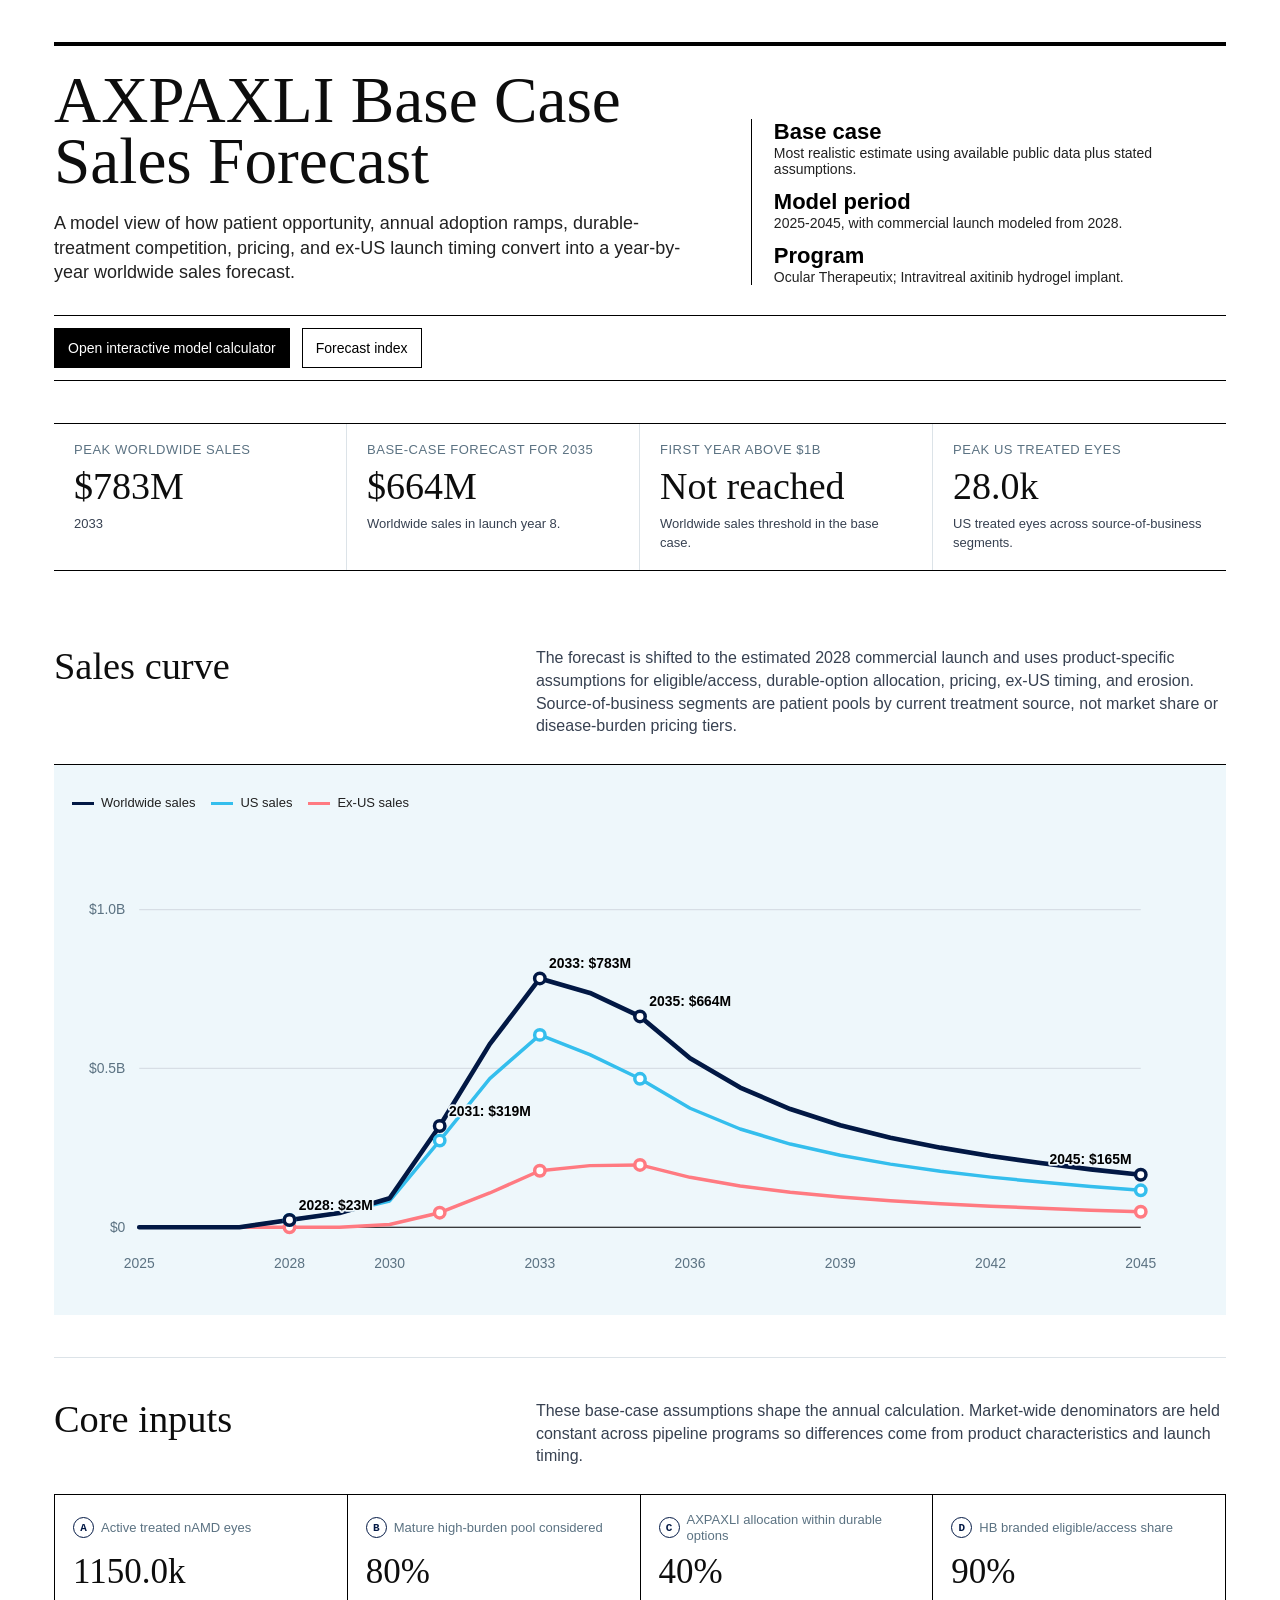
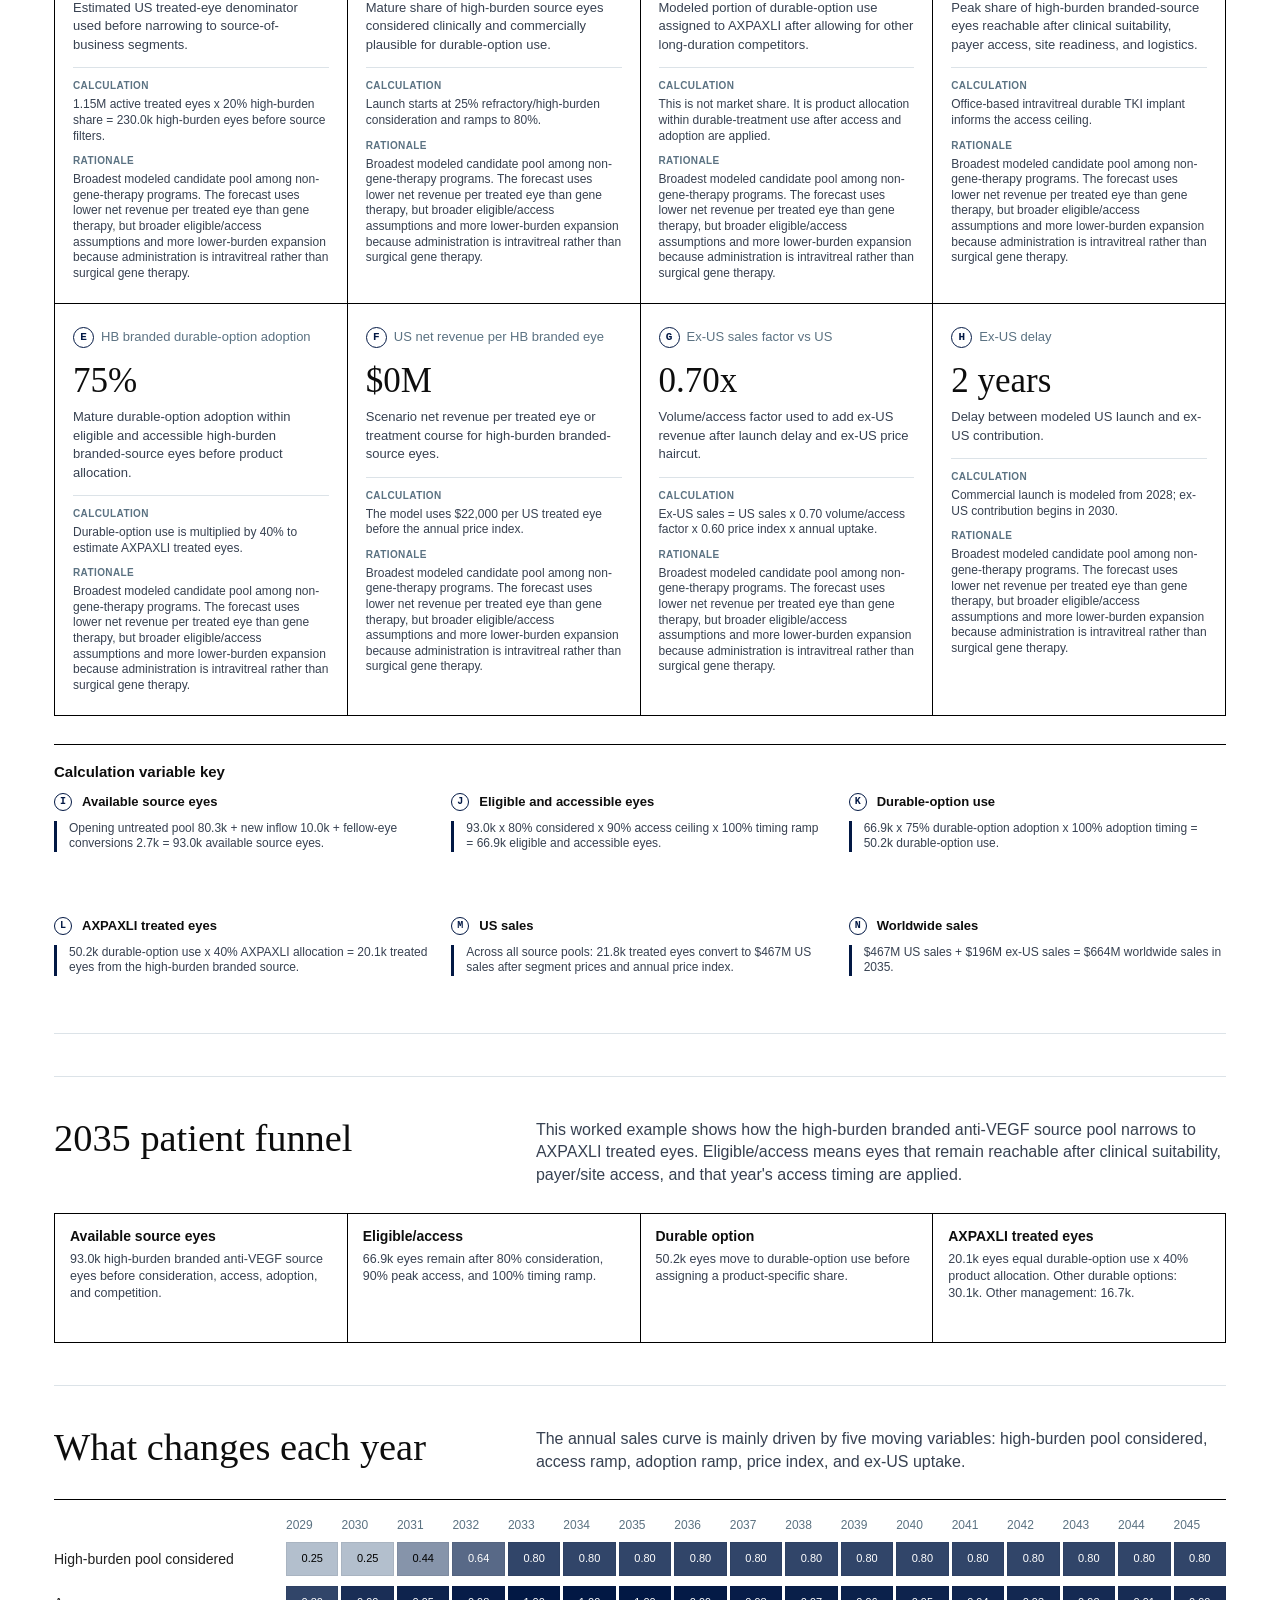
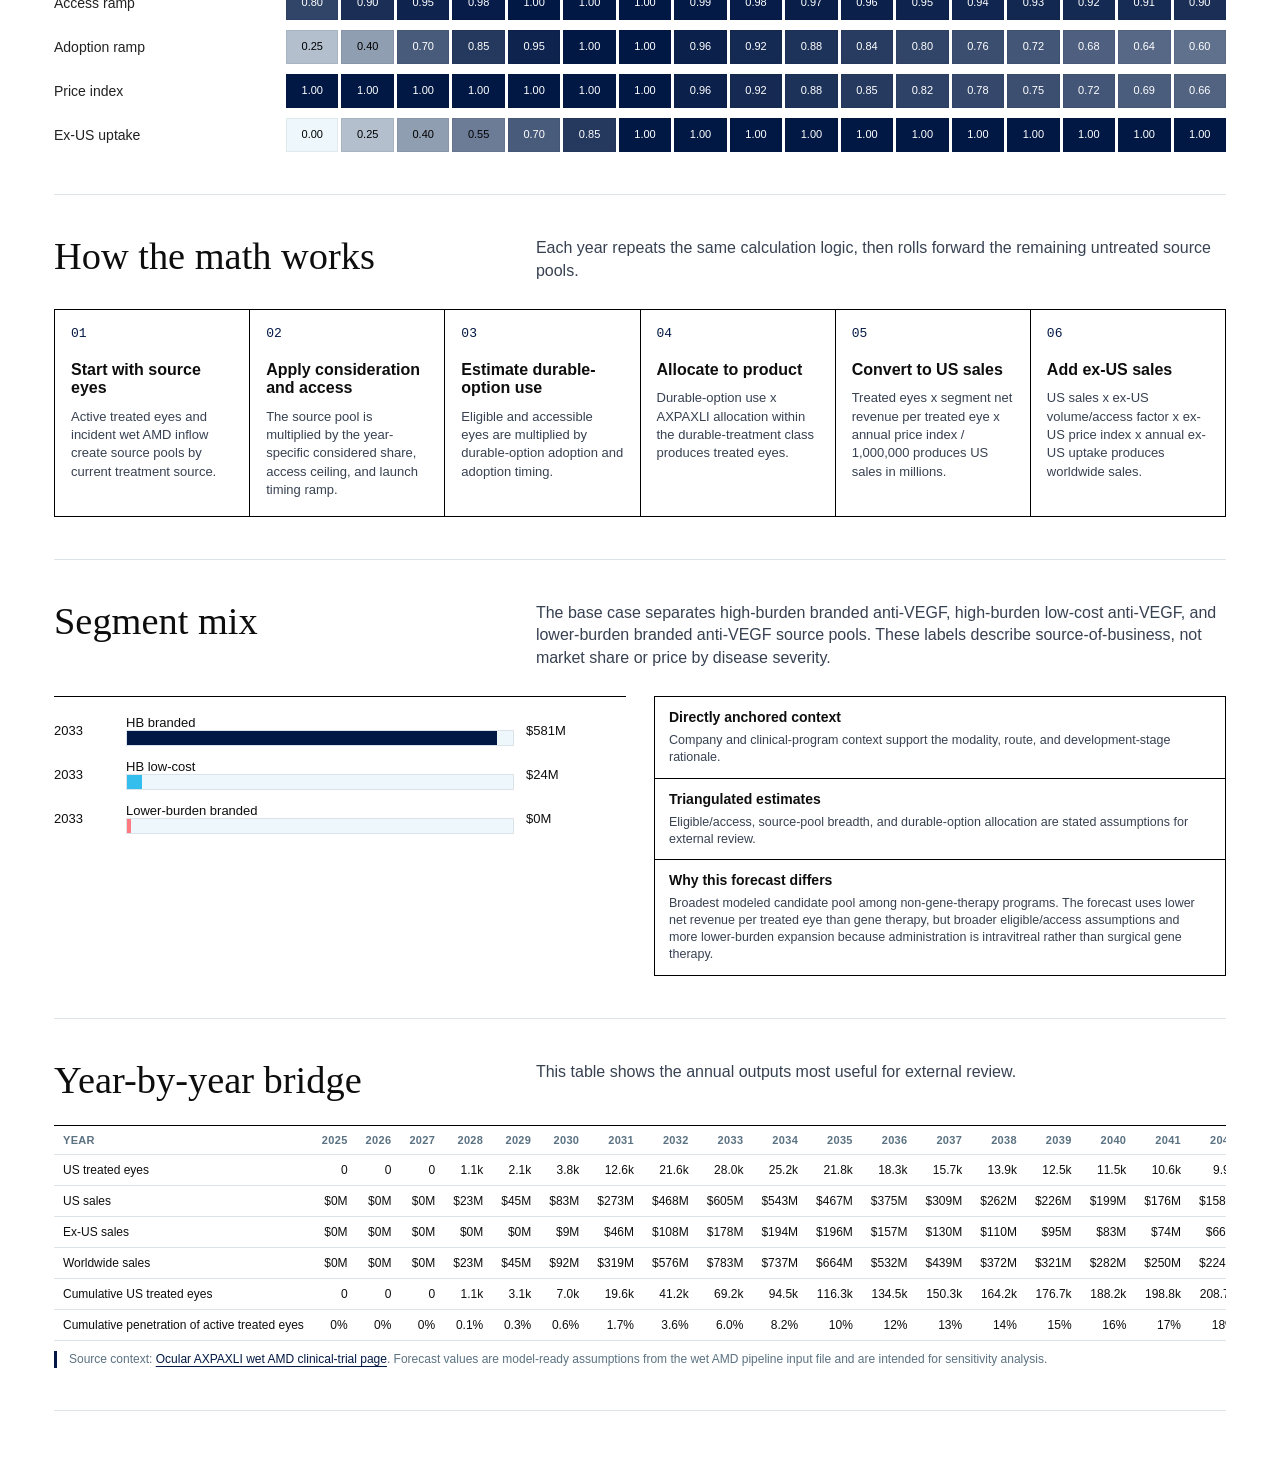
==== axpaxli_base_case_sales_forecast_infographic.html @ bbd98e09 "Add wet AMD pipeline forecast pages" ====
<!doctype html><html lang="en"><head><meta charset="utf-8"><meta name="viewport" content="width=device-width, initial-scale=1"><link rel="stylesheet" href="assets/wet_amd_pipeline_forecast.css?v=component-padding"><title>AXPAXLI Base Case Sales Forecast Infographic</title></head><body><script>window.PIPELINE_FORECAST_PAGE={drugId:"axpaxli",pageType:"infographic"};</script><script src="assets/wet_amd_pipeline_forecast_model.js"></script></body></html>
---- assets/wet_amd_pipeline_forecast.css ----
@font-face { font-family: "GS Sans"; src: url("https://cdn.gs.com/fonts/gs-sans/v3/gs-sans-variable.woff2") format("woff2"); font-style: normal; }
@font-face { font-family: "GS Serif"; src: url("https://cdn.gs.com/fonts/gs-serif/v3/gs-serif-variable.woff2") format("woff2"); font-style: normal; }
:root {
  --black: #000;
  --ink: rgba(0,0,0,.95);
  --muted: #5b7282;
  --rule: #dce3e8;
  --wash: #f2f5f7;
  --blue: #2e72dc;
  --teal: #159788;
  --gray: #8d8f91;
  --red: #c2170a;
  --white: #fff;
}
* { box-sizing: border-box; }
body { margin: 0; background: var(--white); color: var(--ink); font-family: "GS Sans", Helvetica, Arial, sans-serif; letter-spacing: 0; }
a { color: var(--blue); text-decoration-thickness: 1px; text-underline-offset: 3px; }
button, input, select { font: inherit; }
.page { max-width: 1240px; margin: 0 auto; padding: 42px 34px 64px; }
header { border-top: 4px solid var(--black); padding-top: 24px; display: grid; grid-template-columns: 1.15fr .85fr; gap: 54px; align-items: end; }
header.landing-header { grid-template-columns: minmax(760px, 1fr) minmax(300px, .58fr); }
h1 { font-family: "GS Serif", Georgia, serif; font-size: clamp(40px, 5.1vw, 68px); line-height: .94; font-weight: 500; margin: 0 0 18px; }
.landing-title { font-size: clamp(42px, 4.4vw, 62px); line-height: 1.12; }
.landing-title span { display: block; }
h2 { font-family: "GS Serif", Georgia, serif; font-size: clamp(29px, 3vw, 44px); line-height: 1; font-weight: 500; margin: 0; }
h3 { font-size: 18px; line-height: 1.15; margin: 0 0 8px; }
p { font-size: 16px; line-height: 1.42; margin: 0; }
.deck { max-width: 760px; color: #212121; font-size: 18px; line-height: 1.38; }
.meta { border-left: 1px solid var(--black); padding-left: 22px; display: grid; gap: 12px; font-size: 14px; color: #212121; }
.meta strong { display: block; font-size: 22px; color: var(--black); }
.toolbar, .nav-tools { margin-top: 30px; display: flex; flex-wrap: wrap; gap: 12px; border-top: 1px solid var(--black); border-bottom: 1px solid var(--black); padding: 12px 0; }
.toolbar a, .toolbar button, .nav-tools a { min-height: 40px; border: 1px solid var(--black); background: var(--white); color: var(--black); padding: 9px 13px; text-decoration: none; font-size: 14px; line-height: 1; cursor: pointer; display: inline-flex; align-items: center; justify-content: center; }
.toolbar .active, .nav-tools a:first-child { background: var(--black); color: var(--white); }
.kpi-strip { display: grid; grid-template-columns: repeat(4, 1fr); border-top: 1px solid var(--black); border-bottom: 1px solid var(--black); margin: 42px 0 34px; }
.kpi { min-height: 126px; padding: 18px 20px; border-right: 1px solid var(--rule); }
.kpi:last-child { border-right: 0; }
.label, .kpi .label { color: var(--muted); font-size: 13px; text-transform: uppercase; letter-spacing: .04em; margin-bottom: 10px; }
.value, .kpi .value { font-family: "GS Serif", Georgia, serif; font-size: 38px; line-height: 1; }
.kpi p { margin-top: 10px; font-size: 13px; color: #374151; }
.section { padding: 42px 0; border-bottom: 1px solid var(--rule); }
.section-head { display: grid; grid-template-columns: minmax(420px, .62fr) minmax(0, 1fr); gap: 54px; margin-bottom: 26px; align-items: start; }
.section-head h2 { white-space: nowrap; min-width: 0; }
.section-head p { color: #374151; max-width: 900px; min-width: 0; }
.chart-panel { background: var(--wash); border-top: 1px solid var(--black); padding: 18px; }
.chart-head { display: flex; justify-content: space-between; gap: 18px; align-items: baseline; margin-bottom: 12px; }
.chart-head p { color: var(--muted); font-size: 13px; }
svg { width: 100%; height: auto; display: block; }
.grid-line { stroke: #d7dee5; stroke-width: 1; }
.axis { stroke: #000; stroke-width: 1; }
.axis-label { font: 12px "GS Sans", Helvetica, Arial, sans-serif; fill: #5b7282; }
.callout, .series-label { font: 12px "GS Sans", Helvetica, Arial, sans-serif; font-weight: 600; paint-order: stroke; stroke: var(--wash); stroke-width: 3px; stroke-linejoin: round; }
.line { fill: none; stroke-width: 3; stroke-linecap: round; stroke-linejoin: round; }
.world-line { stroke: var(--blue); stroke-width: 4; }
.us-line { stroke: var(--teal); }
.exus-line { stroke: var(--gray); }
.world-dot { fill: var(--white); stroke: var(--blue); stroke-width: 3; }
.us-dot { fill: var(--white); stroke: var(--teal); stroke-width: 3; }
.exus-dot { fill: var(--white); stroke: var(--gray); stroke-width: 3; }
.legend { display: flex; flex-wrap: wrap; gap: 16px; margin-top: 12px; color: #212121; font-size: 13px; }
.legend span::before { content: ""; display: inline-block; width: 22px; height: 3px; margin-right: 7px; vertical-align: middle; background: var(--blue); }
.legend .us::before { background: var(--teal); }
.legend .exus::before { background: var(--gray); }
.app-grid { display: grid; grid-template-columns: minmax(360px, .76fr) minmax(520px, 1fr); gap: 28px; align-items: start; }
.panel { border-top: 1px solid var(--black); padding-top: 16px; }
.control-grid { display: grid; grid-template-columns: 1fr 1fr; gap: 14px; }
.control { border-bottom: 1px solid var(--rule); padding: 0 0 14px; min-width: 0; }
.control label { display: block; font-size: 12px; font-weight: 700; line-height: 1.25; color: #1f2a37; margin-bottom: 6px; }
.control input, .control select { width: 100%; border: 1px solid var(--rule); min-height: 36px; padding: 7px 9px; color: var(--ink); background: var(--white); }
.control small { display: block; margin-top: 5px; color: var(--muted); font-size: 11px; line-height: 1.3; }
.button-row { display: flex; flex-wrap: wrap; gap: 10px; margin-top: 16px; }
.button-row button { min-height: 38px; border: 1px solid var(--black); background: var(--white); padding: 8px 12px; cursor: pointer; }
.button-row button.primary { background: var(--black); color: var(--white); }
.trace-grid, .definitions, .metric-grid, .term-grid, .caveat-grid { display: grid; gap: 1px; background: var(--black); border: 1px solid var(--black); }
.trace-grid { margin-top: 18px; grid-template-columns: repeat(3, 1fr); }
.trace, .definition, .metric-card, .term, .caveat { background: var(--white); }
.trace { padding: 14px 15px; min-height: 138px; display: grid; grid-template-columns: auto minmax(0, 1fr); gap: 10px; align-content: start; }
.caveat { padding: 12px 14px; }
.badge, .input-code, .calc-ref { display: inline-flex; align-items: center; justify-content: center; flex: 0 0 auto; border: 1px solid var(--blue); border-radius: 999px; color: var(--blue); font: 700 11px Consolas, monospace; background: #fff; }
.badge { width: 28px; height: 28px; margin-top: 1px; }
.trace strong, .definition strong, .term strong, .caveat strong { display: block; font-size: 14px; margin-bottom: 7px; }
.trace p, .definition p, .term p, .caveat p { color: #374151; font-size: 12.5px; line-height: 1.35; }
.definitions { grid-template-columns: repeat(4, 1fr); margin-top: 22px; }
.definition { padding: 14px 15px; min-height: 128px; }
.metric-grid { grid-template-columns: repeat(4, 1fr); border-top: 1px solid var(--black); }
.metric-card { min-height: 288px; padding: 17px 18px; }
.metric-label { display: flex; align-items: center; gap: 7px; font-size: 13px; line-height: 1.2; color: var(--muted); min-height: 32px; }
.input-code { width: 21px; height: 21px; margin-right: 0; }
.metric-value { font-family: "GS Serif", Georgia, serif; font-size: 35px; line-height: 1; margin: 10px 0; }
.metric-card p { font-size: 13px; color: #374151; }
.card-proof { margin: 13px 0 0; padding-top: 12px; border-top: 1px solid var(--rule); display: grid; gap: 6px; }
.card-proof dt { font-size: 10px; text-transform: uppercase; letter-spacing: .04em; color: var(--muted); font-weight: 700; }
.card-proof dd { margin: 0 0 5px; font-size: 12px; line-height: 1.3; color: #374151; }
.calc-key { border-top: 1px solid var(--black); border-bottom: 1px solid var(--rule); padding: 18px 0 4px; margin-top: 28px; }
.calc-key h3 { margin: 0 0 12px; font-size: 15px; font-weight: 700; }
.calc-key-grid { display: grid; grid-template-columns: repeat(3, 1fr); gap: 12px 20px; }
.calc-var { min-height: 112px; padding-bottom: 10px; }
.calc-var strong { display: flex; align-items: center; gap: 6px; font-size: 13px; line-height: 1.2; margin-bottom: 5px; }
.calc-ref { width: 18px; height: 18px; margin-right: 4px; font-size: 10px; vertical-align: middle; }
.calc-var p, .calc-key > .derivation { font-size: 12px; line-height: 1.3; color: #374151; }
.calc-var .derivation, .source-note { margin-top: 10px; padding-left: 12px; border-left: 3px solid var(--blue); color: #374151; }
.formula { display: grid; grid-template-columns: repeat(6, 1fr); gap: 1px; background: var(--black); border: 1px solid var(--black); }
.formula-step { background: var(--white); min-height: 174px; padding: 16px; }
.formula-step .num { color: var(--blue); font-family: Consolas, monospace; font-size: 13px; margin-bottom: 20px; }
.formula-step strong { display: block; font-size: 16px; line-height: 1.15; margin-bottom: 10px; }
.formula-step p { font-size: 13px; color: #374151; }
.driver-board { display: grid; gap: 10px; border-top: 1px solid var(--black); padding-top: 18px; }
.year-head, .driver-row { display: grid; grid-template-columns: 220px 1fr; gap: 12px; align-items: center; }
.year-head { color: var(--muted); font-size: 12px; }
.heat-grid { display: grid; grid-template-columns: repeat(17, minmax(35px, 1fr)); gap: 3px; }
.heat-cell { display: block; min-height: 34px; padding-top: 9px; text-align: center; font-size: 11px; color: #061e1b; border: 1px solid rgba(0,0,0,.06); }
.driver-name { font-size: 14px; line-height: 1.15; color: #212121; }
.two-col { display: grid; grid-template-columns: 1fr 1fr; gap: 28px; }
.mix-card { border-top: 1px solid var(--black); padding-top: 18px; }
.mix-row { display: grid; grid-template-columns: 60px 1fr 100px; gap: 12px; align-items: center; margin-bottom: 13px; font-size: 13px; }
.mix-bar { height: 16px; display: flex; background: var(--wash); border: 1px solid var(--rule); }
.mix-hb { background: var(--blue); }
.mix-low { background: var(--teal); }
.mix-lower { background: var(--gray); }
.table-tools { display: flex; flex-wrap: wrap; gap: 12px; align-items: center; margin-bottom: 14px; }
.table-tools select { border: 1px solid var(--black); min-height: 36px; padding: 7px 9px; background: var(--white); }
.table-wrap { overflow-x: auto; border-top: 1px solid var(--black); }
table { width: 100%; border-collapse: collapse; min-width: 1040px; }
th, td { border-bottom: 1px solid var(--rule); padding: 8px 9px; text-align: right; font-size: 12px; white-space: nowrap; }
th:first-child, td:first-child { text-align: left; position: sticky; left: 0; background: var(--white); z-index: 1; }
th { color: var(--muted); font-size: 11px; text-transform: uppercase; letter-spacing: .03em; background: var(--white); }
.metric-group { font-weight: 700; color: #1f2a37; }
.source-note { font-size: 12px; line-height: 1.4; color: var(--muted); }
.landing-grid { display: grid; grid-template-columns: repeat(3, 1fr); gap: 1px; background: var(--black); border: 1px solid var(--black); margin-top: 32px; }
.landing-card {
  background: var(--white);
  padding: 18px;
  min-height: 210px;
  display: flex;
  flex-direction: column;
  gap: 12px;
}
.landing-card strong { font-family: "GS Serif", Georgia, serif; font-size: 26px; font-weight: 500; line-height: 1; }
.landing-card p { color: #374151; font-size: 13px; }
.landing-card .links { display: flex; flex-wrap: wrap; gap: 8px; margin-top: auto; padding-top: 4px; }
.landing-card .links a {
  border: 1px solid var(--black);
  padding: 7px 10px;
  color: var(--black);
  text-decoration: none;
  font-size: 13px;
  transition: border-color 160ms ease, color 160ms ease;
}
.landing-card .links a:hover,
.landing-card .links a:focus-visible {
  border-color: var(--company-primary, var(--black));
  color: var(--company-primary, var(--black));
}
.evidence-chart { overflow-x: auto; }
.evidence-axis-title {
  font: 700 13px "GS Sans", Helvetica, Arial, sans-serif;
  fill: #1f2a37;
}
.evidence-point-label {
  font: 12px "GS Sans", Helvetica, Arial, sans-serif;
  fill: #1f2a37;
  paint-order: stroke;
  stroke: var(--wash);
  stroke-width: 4px;
  stroke-linejoin: round;
}
.evidence-legend {
  display: flex;
  flex-wrap: wrap;
  gap: 10px;
  margin-top: 16px;
  color: #212121;
  font-size: 12px;
  line-height: 1.2;
}
.evidence-legend-item {
  display: inline-flex;
  align-items: center;
  gap: 8px;
  min-height: 32px;
  max-width: 260px;
  padding: 7px 10px;
  border: 1px solid var(--rule);
  background: var(--white);
  white-space: normal;
}
.evidence-legend-item i {
  display: inline-block;
  flex: 0 0 auto;
  width: 11px;
  height: 11px;
  border-radius: 999px;
}
.evidence-grid {
  display: grid;
  grid-template-columns: repeat(2, minmax(0, 1fr));
  gap: 18px;
}
.evidence-card {
  border-top: 1px solid var(--black);
  padding-top: 14px;
  padding-bottom: 14px;
  min-height: 206px;
  display: flex;
  flex-direction: column;
  gap: 12px;
}
.evidence-card h3 {
  font-family: "GS Serif", Georgia, serif;
  font-size: 25px;
  font-weight: 500;
  line-height: 1.05;
  margin: 6px 0 8px;
}
.evidence-card p {
  font-size: 13px;
  color: #374151;
}
.evidence-toggle {
  justify-self: start;
  align-self: flex-start;
  margin-top: auto;
  min-height: 36px;
  border: 1px solid var(--black);
  background: var(--white);
  color: var(--black);
  padding: 8px 11px;
  cursor: pointer;
}
.evidence-toggle:hover,
.evidence-toggle:focus-visible {
  border-color: var(--blue);
  color: var(--blue);
}
.evidence-shot-panel {
  border: 1px solid var(--rule);
  background: var(--wash);
  padding: 12px;
}
.evidence-shot-panel img {
  display: block;
  width: 100%;
  height: auto;
  border: 1px solid var(--black);
  background: var(--white);
}
@media (max-width: 980px) {
  header, header.landing-header, .section-head, .app-grid, .two-col { grid-template-columns: 1fr; gap: 24px; }
  .meta { border-left: 0; border-top: 1px solid var(--black); padding: 18px 0 0; }
  .kpi-strip, .trace-grid, .definitions, .metric-grid, .formula, .calc-key-grid, .landing-grid { grid-template-columns: 1fr 1fr; }
  .section-head h2 { white-space: normal; }
  .year-head, .driver-row { grid-template-columns: 1fr; }
  .heat-grid { grid-template-columns: repeat(6, minmax(38px, 1fr)); }
  .evidence-grid { grid-template-columns: 1fr; }
}
@media (max-width: 620px) {
  .page { padding: 28px 18px 48px; }
  .toolbar a, .toolbar button, .nav-tools a { width: 100%; text-align: center; }
  .kpi-strip, .control-grid, .trace-grid, .definitions, .metric-grid, .formula, .calc-key-grid, .landing-grid { grid-template-columns: 1fr; }
  .kpi { border-right: 0; border-bottom: 1px solid var(--rule); }
  .kpi:last-child { border-bottom: 0; }
  .chart-head { display: grid; }
  .mix-row { grid-template-columns: 44px 1fr; }
  .mix-total { grid-column: 2; }
}
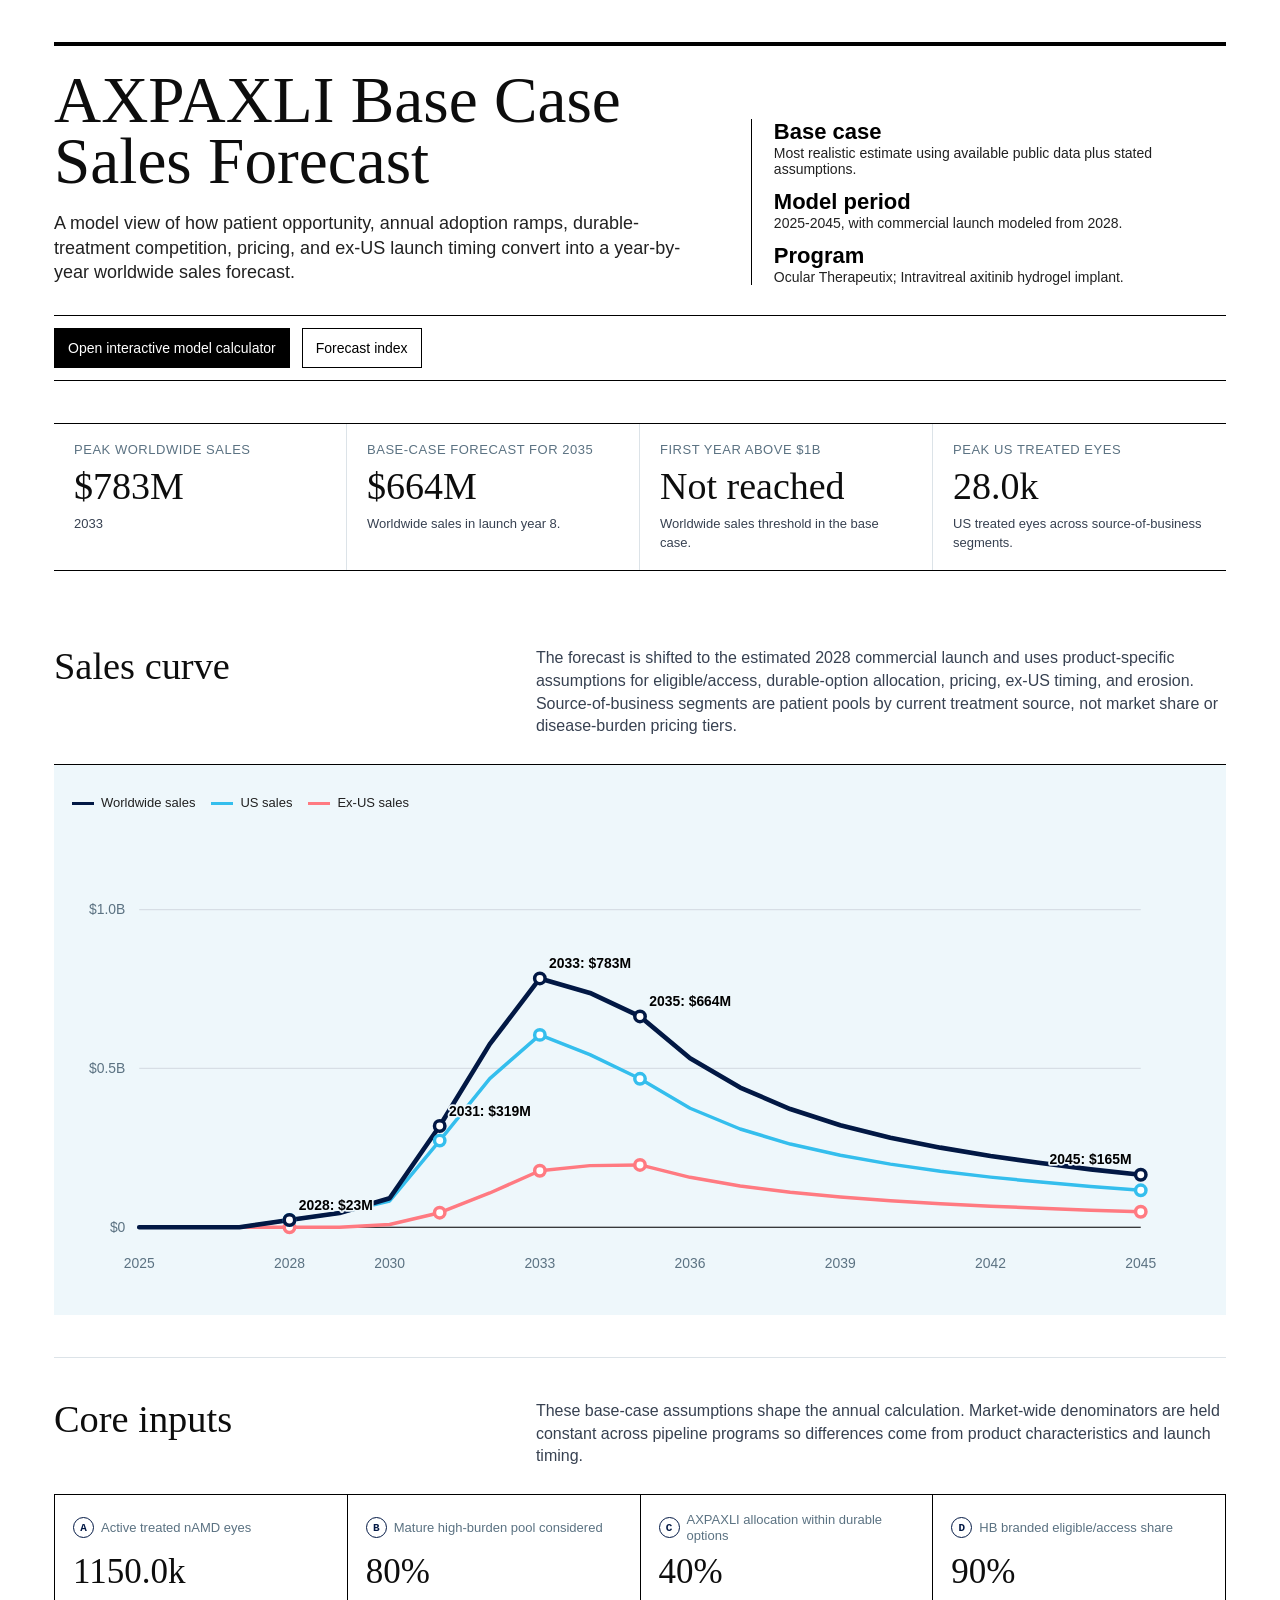
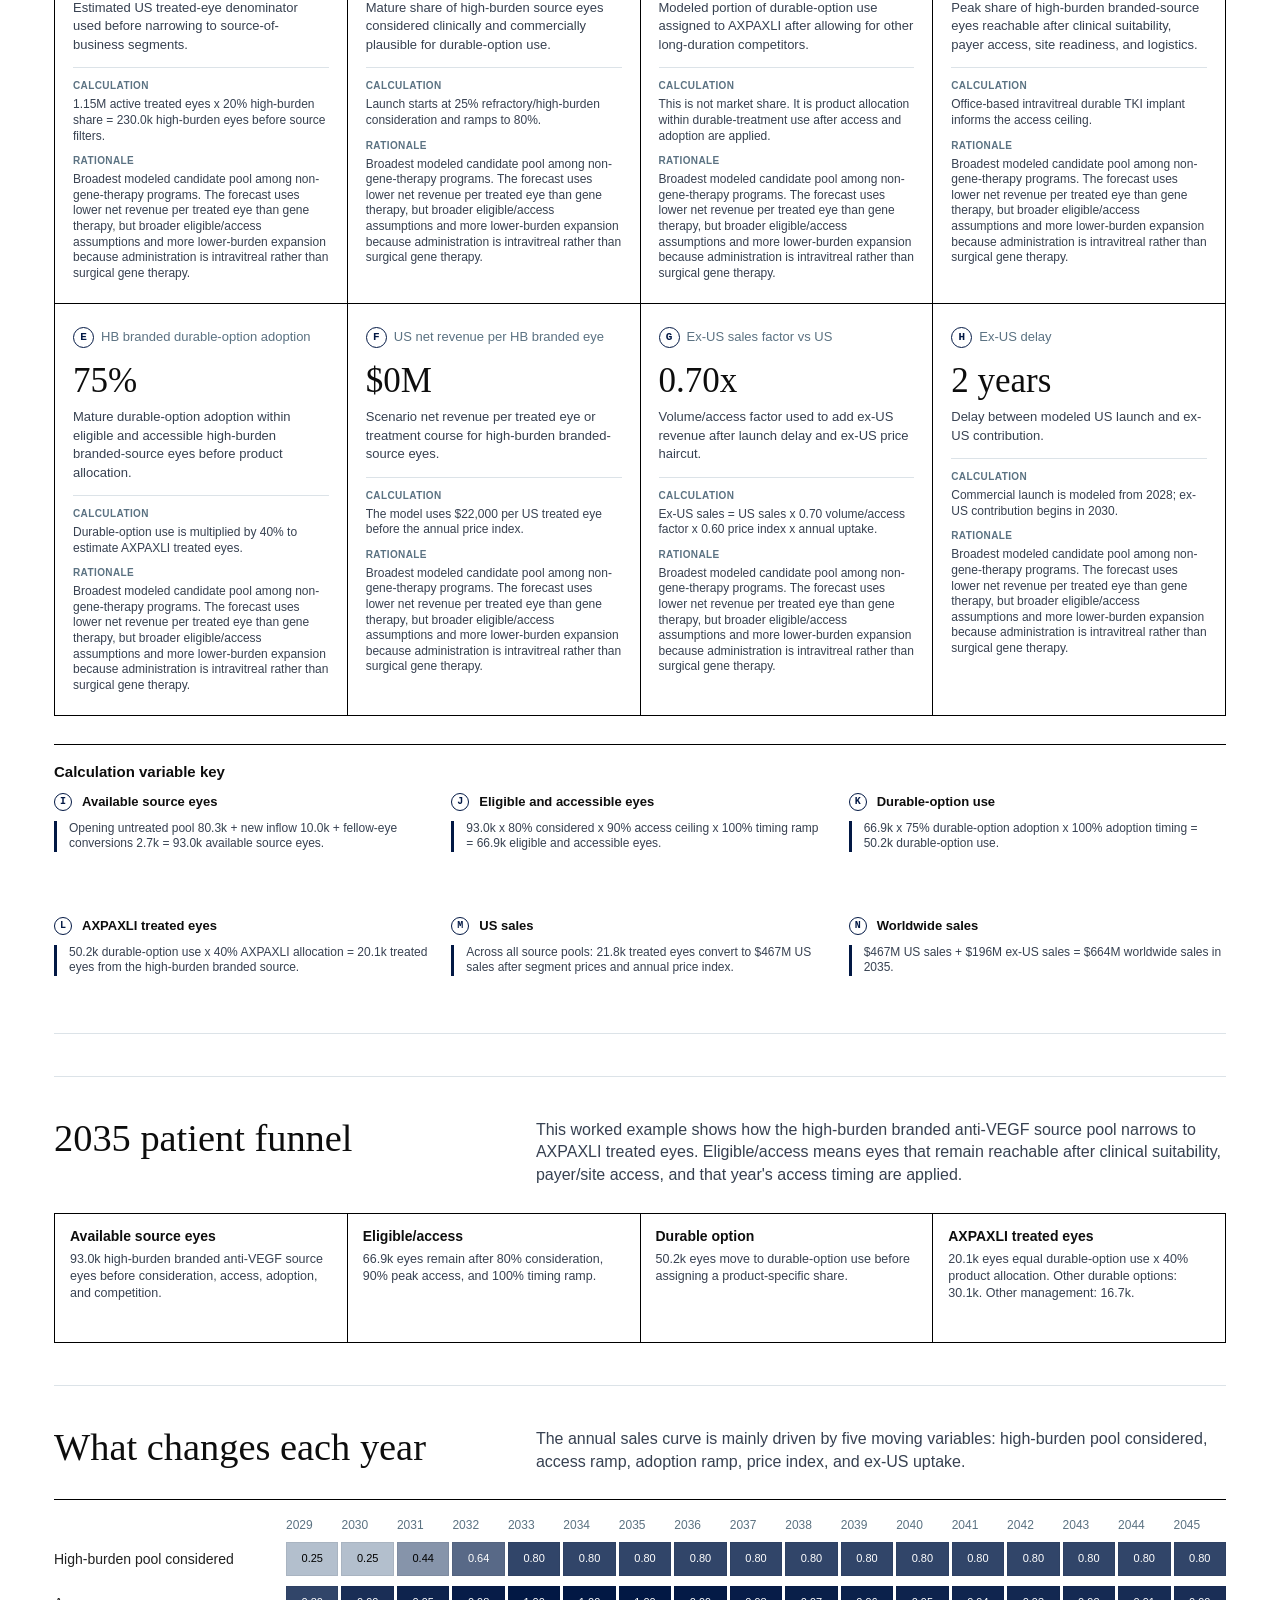
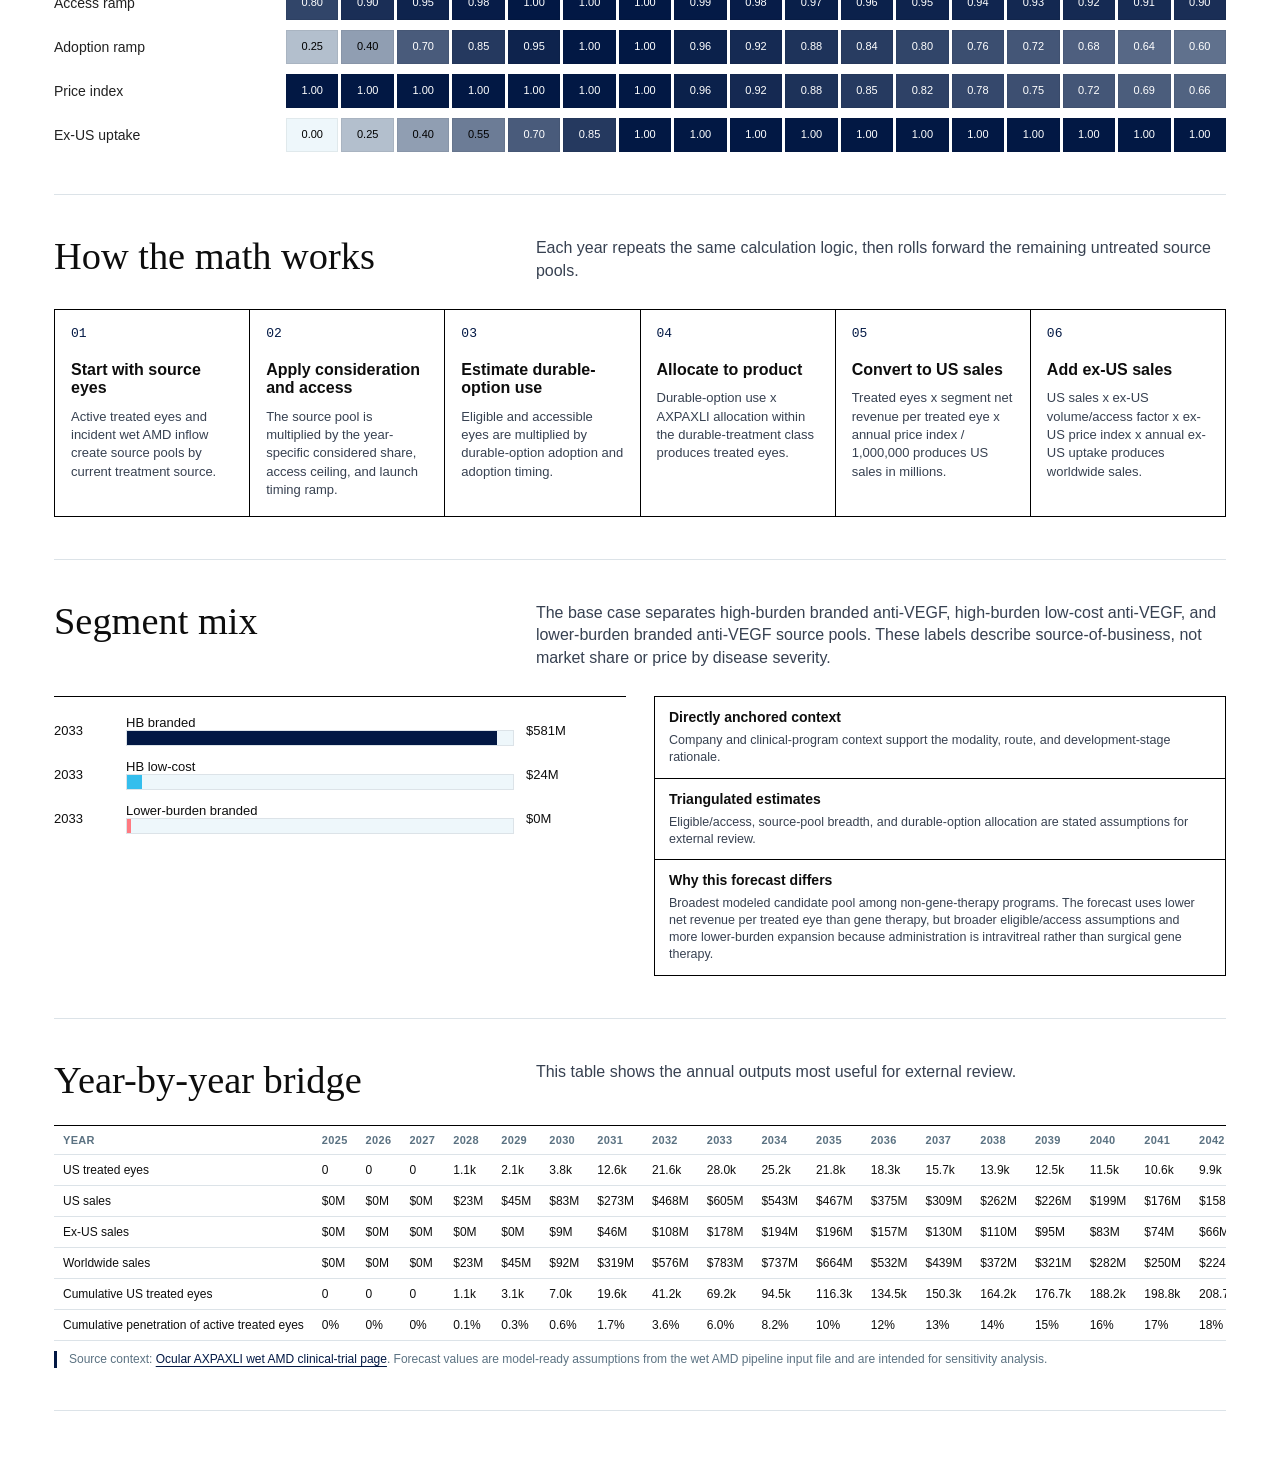
==== commit 8410494b: "Refine forecast evidence pages" ====
--- a/axpaxli_base_case_sales_forecast_infographic.html
+++ b/axpaxli_base_case_sales_forecast_infographic.html
@@ -1 +1 @@
-<!doctype html><html lang="en"><head><meta charset="utf-8"><meta name="viewport" content="width=device-width, initial-scale=1"><link rel="stylesheet" href="assets/wet_amd_pipeline_forecast.css?v=component-padding"><title>AXPAXLI Base Case Sales Forecast Infographic</title></head><body><script>window.PIPELINE_FORECAST_PAGE={drugId:"axpaxli",pageType:"infographic"};</script><script src="assets/wet_amd_pipeline_forecast_model.js"></script></body></html>
+<!doctype html><html lang="en"><head><meta charset="utf-8"><meta name="viewport" content="width=device-width, initial-scale=1"><link rel="stylesheet" href="assets/wet_amd_pipeline_forecast.css?v=table-left"><title>AXPAXLI Base Case Sales Forecast Infographic</title></head><body><script>window.PIPELINE_FORECAST_PAGE={drugId:"axpaxli",pageType:"infographic"};</script><script src="assets/wet_amd_pipeline_forecast_model.js"></script></body></html>
--- a/assets/wet_amd_pipeline_forecast.css
+++ b/assets/wet_amd_pipeline_forecast.css
@@ -20,6 +20,7 @@
 header { border-top: 4px solid var(--black); padding-top: 24px; display: grid; grid-template-columns: 1.15fr .85fr; gap: 54px; align-items: end; }
 header.landing-header { grid-template-columns: minmax(760px, 1fr) minmax(300px, .58fr); }
 h1 { font-family: "GS Serif", Georgia, serif; font-size: clamp(40px, 5.1vw, 68px); line-height: .94; font-weight: 500; margin: 0 0 18px; }
+.evidence-title { font-size: clamp(30px, 4vw, 56px); white-space: nowrap; }
 .landing-title { font-size: clamp(42px, 4.4vw, 62px); line-height: 1.12; }
 .landing-title span { display: block; }
 h2 { font-family: "GS Serif", Georgia, serif; font-size: clamp(29px, 3vw, 44px); line-height: 1; font-weight: 500; margin: 0; }
@@ -120,7 +121,7 @@
 .table-tools select { border: 1px solid var(--black); min-height: 36px; padding: 7px 9px; background: var(--white); }
 .table-wrap { overflow-x: auto; border-top: 1px solid var(--black); }
 table { width: 100%; border-collapse: collapse; min-width: 1040px; }
-th, td { border-bottom: 1px solid var(--rule); padding: 8px 9px; text-align: right; font-size: 12px; white-space: nowrap; }
+th, td { border-bottom: 1px solid var(--rule); padding: 8px 9px; text-align: left; font-size: 12px; white-space: nowrap; }
 th:first-child, td:first-child { text-align: left; position: sticky; left: 0; background: var(--white); z-index: 1; }
 th { color: var(--muted); font-size: 11px; text-transform: uppercase; letter-spacing: .03em; background: var(--white); }
 .metric-group { font-weight: 700; color: #1f2a37; }
@@ -219,11 +220,13 @@
   justify-self: start;
   align-self: flex-start;
   margin-top: auto;
-  min-height: 36px;
+  min-height: 30px;
   border: 1px solid var(--black);
   background: var(--white);
   color: var(--black);
-  padding: 8px 11px;
+  padding: 6px 8px;
+  font-size: 11px;
+  line-height: 1;
   cursor: pointer;
 }
 .evidence-toggle:hover,
@@ -237,6 +240,63 @@
   padding: 12px;
 }
 .evidence-shot-panel img {
+  display: block;
+  width: 100%;
+  height: auto;
+  border: 1px solid var(--black);
+  background: var(--white);
+}
+.evidence-modal {
+  position: fixed;
+  inset: 0;
+  z-index: 30;
+  display: none;
+  align-items: center;
+  justify-content: center;
+  padding: 28px;
+  background: rgba(0, 0, 0, .72);
+}
+.evidence-modal[aria-hidden="false"] {
+  display: flex;
+}
+.evidence-modal-panel {
+  width: min(1080px, 96vw);
+  max-height: 92vh;
+  background: var(--white);
+  border: 1px solid var(--black);
+  box-shadow: 0 24px 80px rgba(0, 0, 0, .38);
+  display: grid;
+  grid-template-rows: auto minmax(0, 1fr);
+}
+.evidence-modal-head {
+  display: flex;
+  justify-content: space-between;
+  gap: 18px;
+  align-items: center;
+  padding: 12px 14px;
+  border-bottom: 1px solid var(--rule);
+}
+.evidence-modal-title {
+  font-size: 14px;
+  font-weight: 700;
+  line-height: 1.25;
+}
+.evidence-modal-close {
+  min-height: 32px;
+  border: 1px solid var(--black);
+  background: var(--white);
+  padding: 6px 10px;
+  cursor: pointer;
+}
+.evidence-modal-body {
+  overflow: auto;
+  padding: 14px;
+  background: var(--wash);
+}
+.evidence-modal-body .source-note {
+  margin-bottom: 10px;
+}
+.evidence-modal-body img {
   display: block;
   width: 100%;
   height: auto;
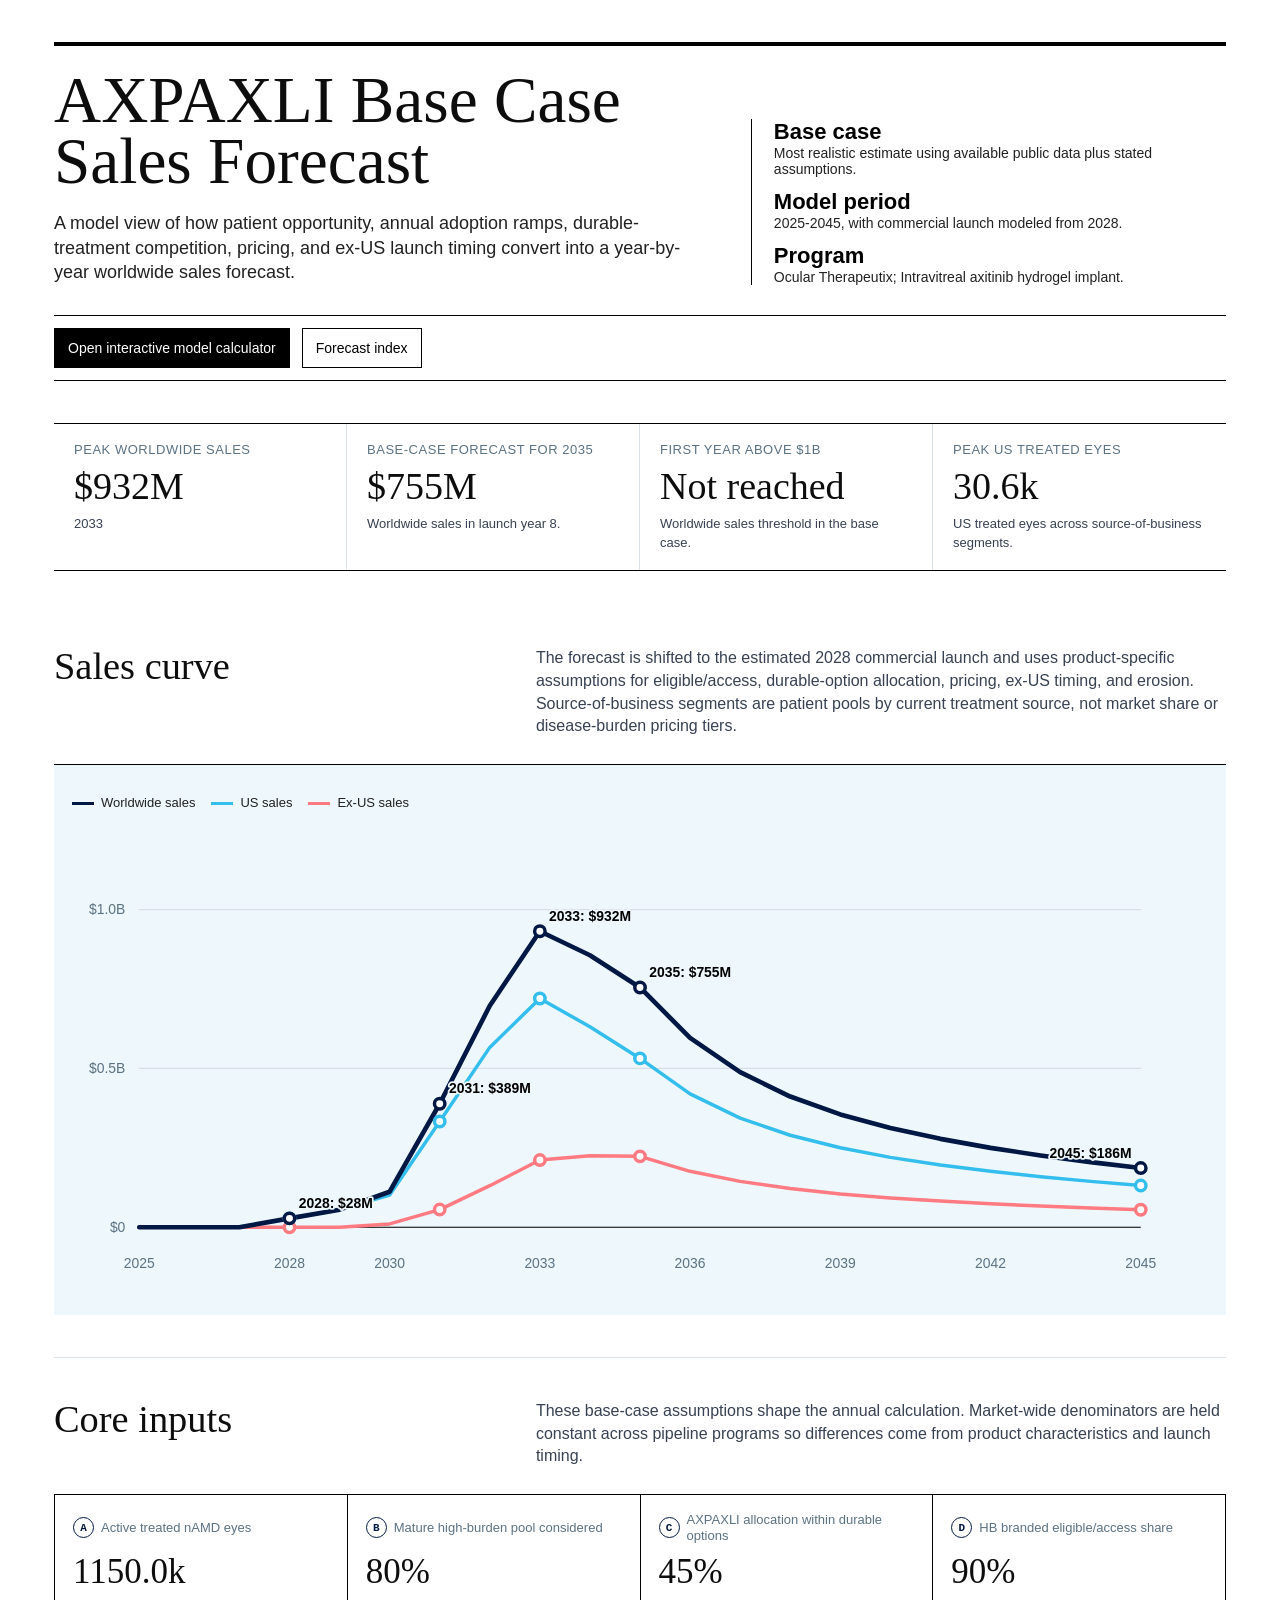
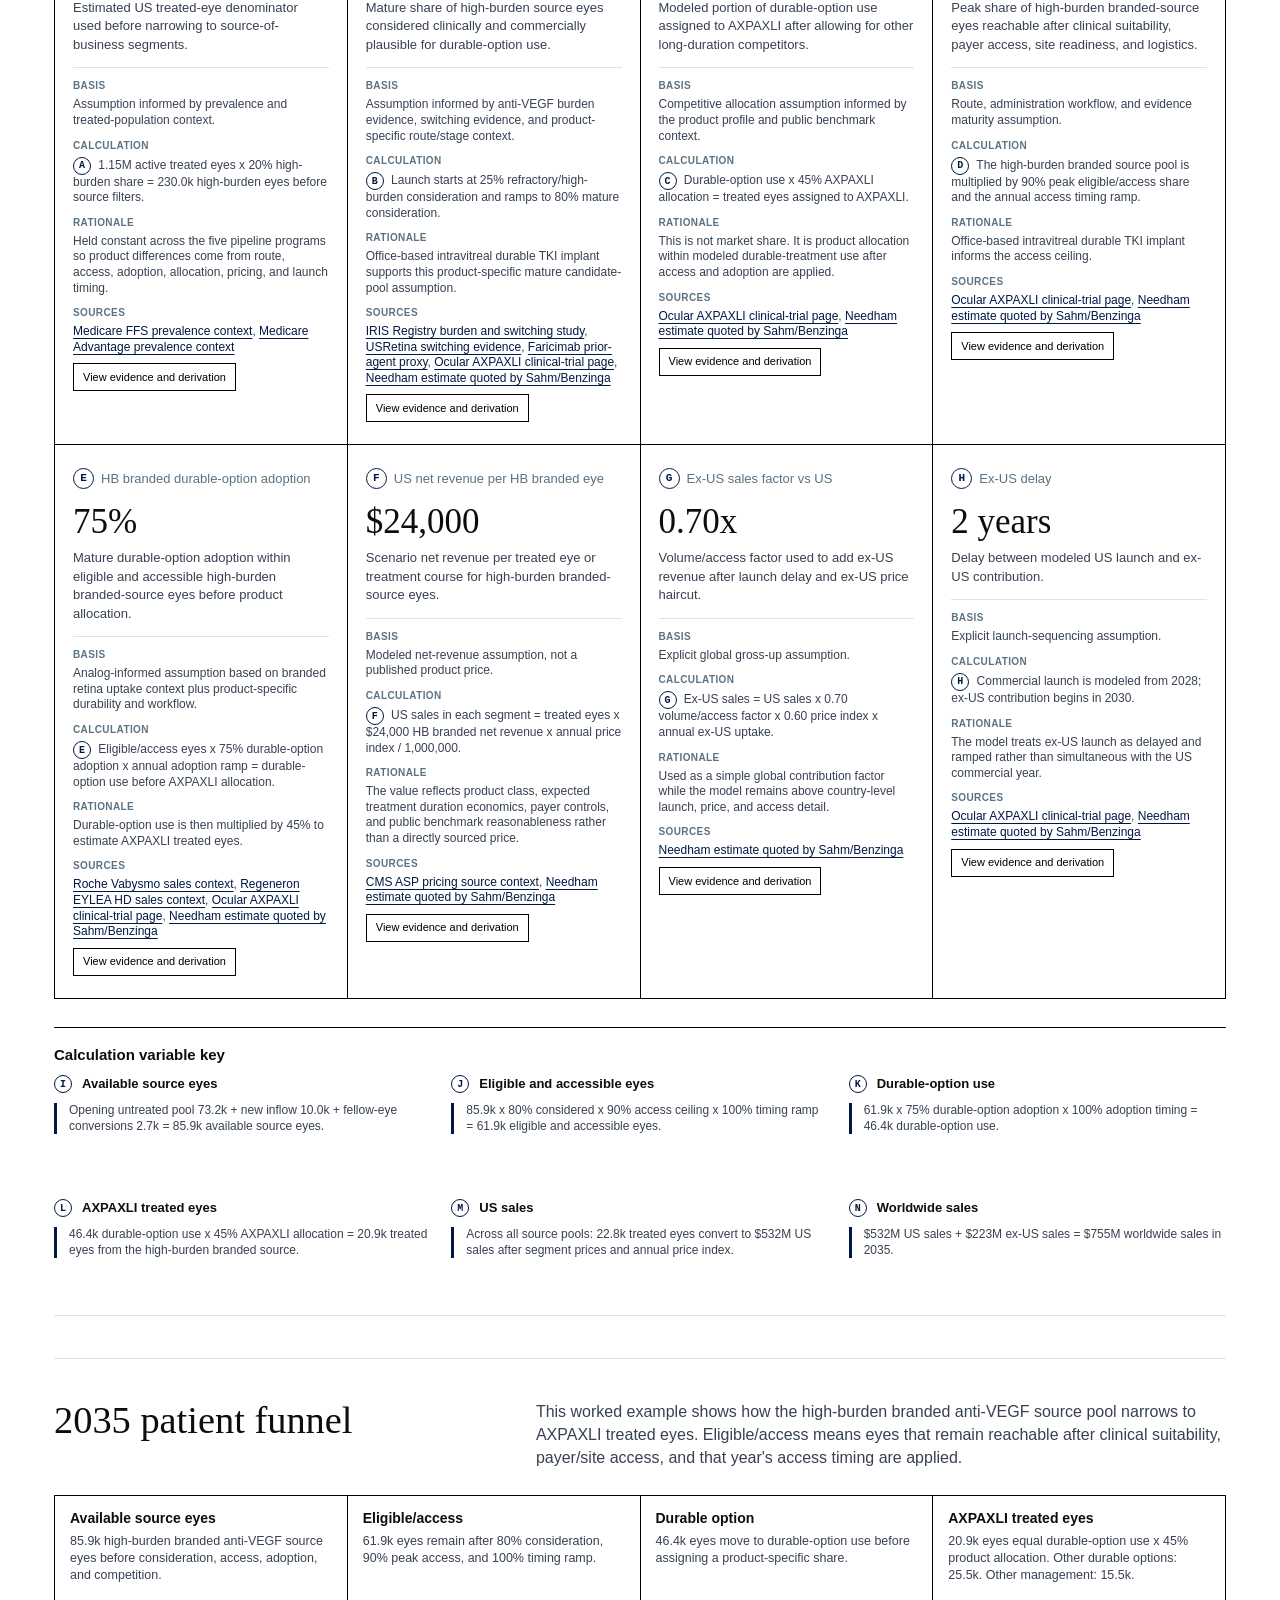
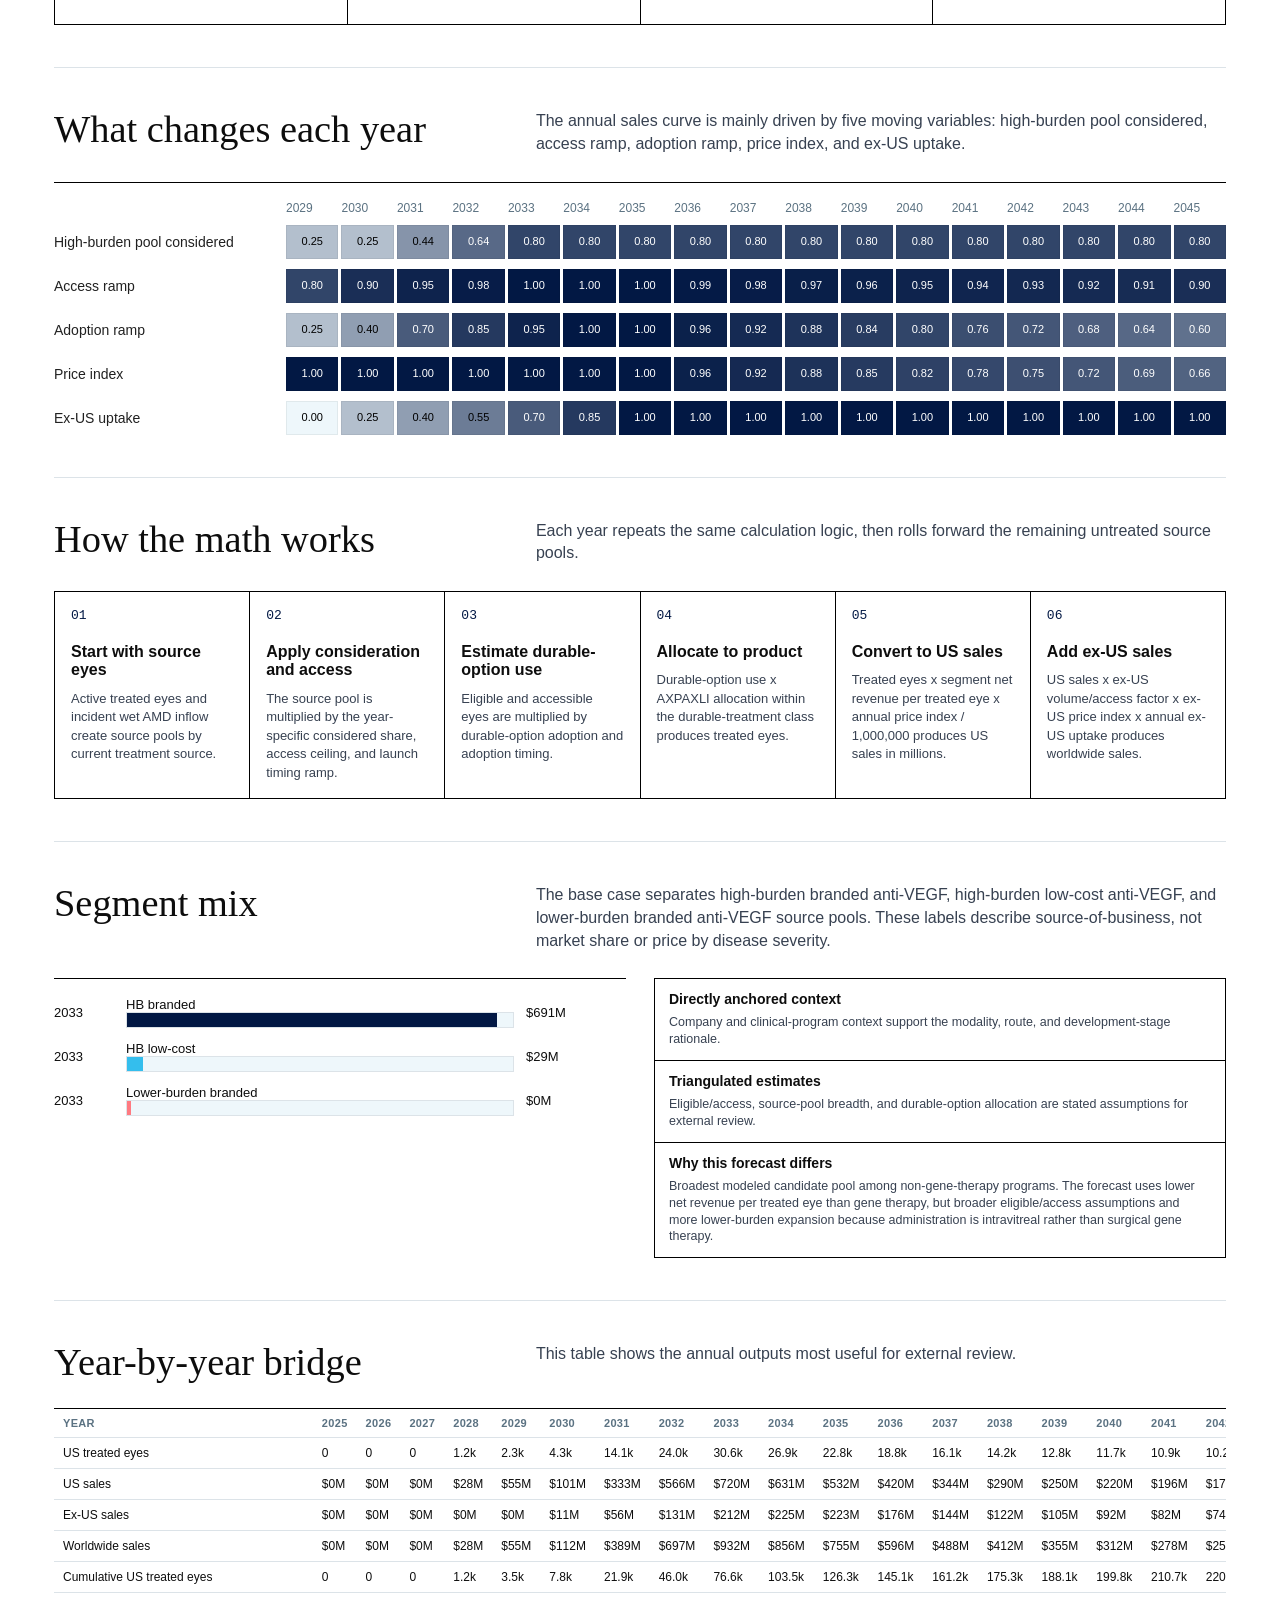
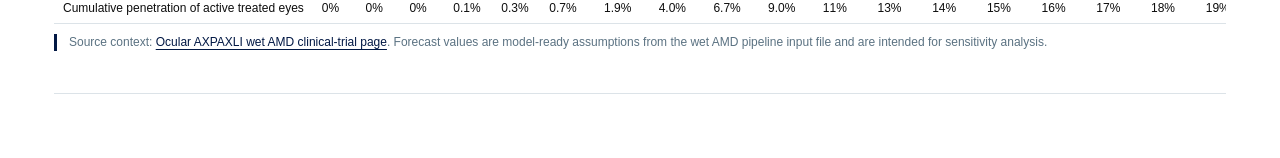
==== commit 856e612f: "Add source-backed wet AMD forecast infographics" ====
--- a/axpaxli_base_case_sales_forecast_infographic.html
+++ b/axpaxli_base_case_sales_forecast_infographic.html
@@ -1 +1 @@
-<!doctype html><html lang="en"><head><meta charset="utf-8"><meta name="viewport" content="width=device-width, initial-scale=1"><link rel="stylesheet" href="assets/wet_amd_pipeline_forecast.css?v=table-left"><title>AXPAXLI Base Case Sales Forecast Infographic</title></head><body><script>window.PIPELINE_FORECAST_PAGE={drugId:"axpaxli",pageType:"infographic"};</script><script src="assets/wet_amd_pipeline_forecast_model.js"></script></body></html>
+<!doctype html><html lang="en"><head><meta charset="utf-8"><meta name="viewport" content="width=device-width, initial-scale=1"><link rel="stylesheet" href="assets/wet_amd_pipeline_forecast.css?v=source-captures"><title>AXPAXLI Base Case Sales Forecast Infographic</title></head><body><script>window.PIPELINE_FORECAST_PAGE={drugId:"axpaxli",pageType:"infographic"};</script><script src="assets/wet_amd_pipeline_forecast_model.js"></script></body></html>
--- a/assets/wet_amd_pipeline_forecast.css
+++ b/assets/wet_amd_pipeline_forecast.css
@@ -91,6 +91,22 @@
 .card-proof { margin: 13px 0 0; padding-top: 12px; border-top: 1px solid var(--rule); display: grid; gap: 6px; }
 .card-proof dt { font-size: 10px; text-transform: uppercase; letter-spacing: .04em; color: var(--muted); font-weight: 700; }
 .card-proof dd { margin: 0 0 5px; font-size: 12px; line-height: 1.3; color: #374151; }
+.source-actions { margin-top: 8px; }
+.source-evidence-button {
+  min-height: 28px;
+  border: 1px solid var(--black);
+  background: var(--white);
+  color: var(--black);
+  padding: 6px 9px;
+  font-size: 11px;
+  line-height: 1.15;
+  cursor: pointer;
+}
+.source-evidence-button:hover,
+.source-evidence-button:focus-visible {
+  border-color: var(--blue);
+  color: var(--blue);
+}
 .calc-key { border-top: 1px solid var(--black); border-bottom: 1px solid var(--rule); padding: 18px 0 4px; margin-top: 28px; }
 .calc-key h3 { margin: 0 0 12px; font-size: 15px; font-weight: 700; }
 .calc-key-grid { display: grid; grid-template-columns: repeat(3, 1fr); gap: 12px 20px; }
@@ -303,6 +319,72 @@
   border: 1px solid var(--black);
   background: var(--white);
 }
+.source-modal {
+  position: fixed;
+  inset: 0;
+  z-index: 40;
+  display: none;
+  align-items: center;
+  justify-content: center;
+  padding: 28px;
+  background: rgba(0, 0, 0, .72);
+}
+.source-modal[aria-hidden="false"] {
+  display: flex;
+}
+.source-modal-panel {
+  width: min(1120px, 96vw);
+  max-height: 92vh;
+  background: var(--white);
+  border: 1px solid var(--black);
+  box-shadow: 0 24px 80px rgba(0, 0, 0, .38);
+  display: grid;
+  grid-template-rows: auto minmax(0, 1fr);
+}
+.source-modal-head {
+  display: flex;
+  justify-content: space-between;
+  gap: 18px;
+  align-items: center;
+  padding: 12px 14px;
+  border-bottom: 1px solid var(--rule);
+}
+.source-modal-title {
+  font-size: 14px;
+  font-weight: 700;
+  line-height: 1.25;
+}
+.source-modal-close {
+  min-height: 32px;
+  border: 1px solid var(--black);
+  background: var(--white);
+  padding: 6px 10px;
+  cursor: pointer;
+}
+.source-modal-body {
+  overflow: auto;
+  padding: 14px;
+  background: var(--wash);
+}
+.source-capture {
+  margin: 0 0 16px;
+}
+.source-capture:last-child {
+  margin-bottom: 0;
+}
+.source-capture figcaption {
+  margin: 0 0 7px;
+  font-size: 12px;
+  line-height: 1.35;
+  color: #374151;
+}
+.source-capture img {
+  display: block;
+  width: 100%;
+  height: auto;
+  border: 1px solid var(--black);
+  background: var(--white);
+}
 @media (max-width: 980px) {
   header, header.landing-header, .section-head, .app-grid, .two-col { grid-template-columns: 1fr; gap: 24px; }
   .meta { border-left: 0; border-top: 1px solid var(--black); padding: 18px 0 0; }
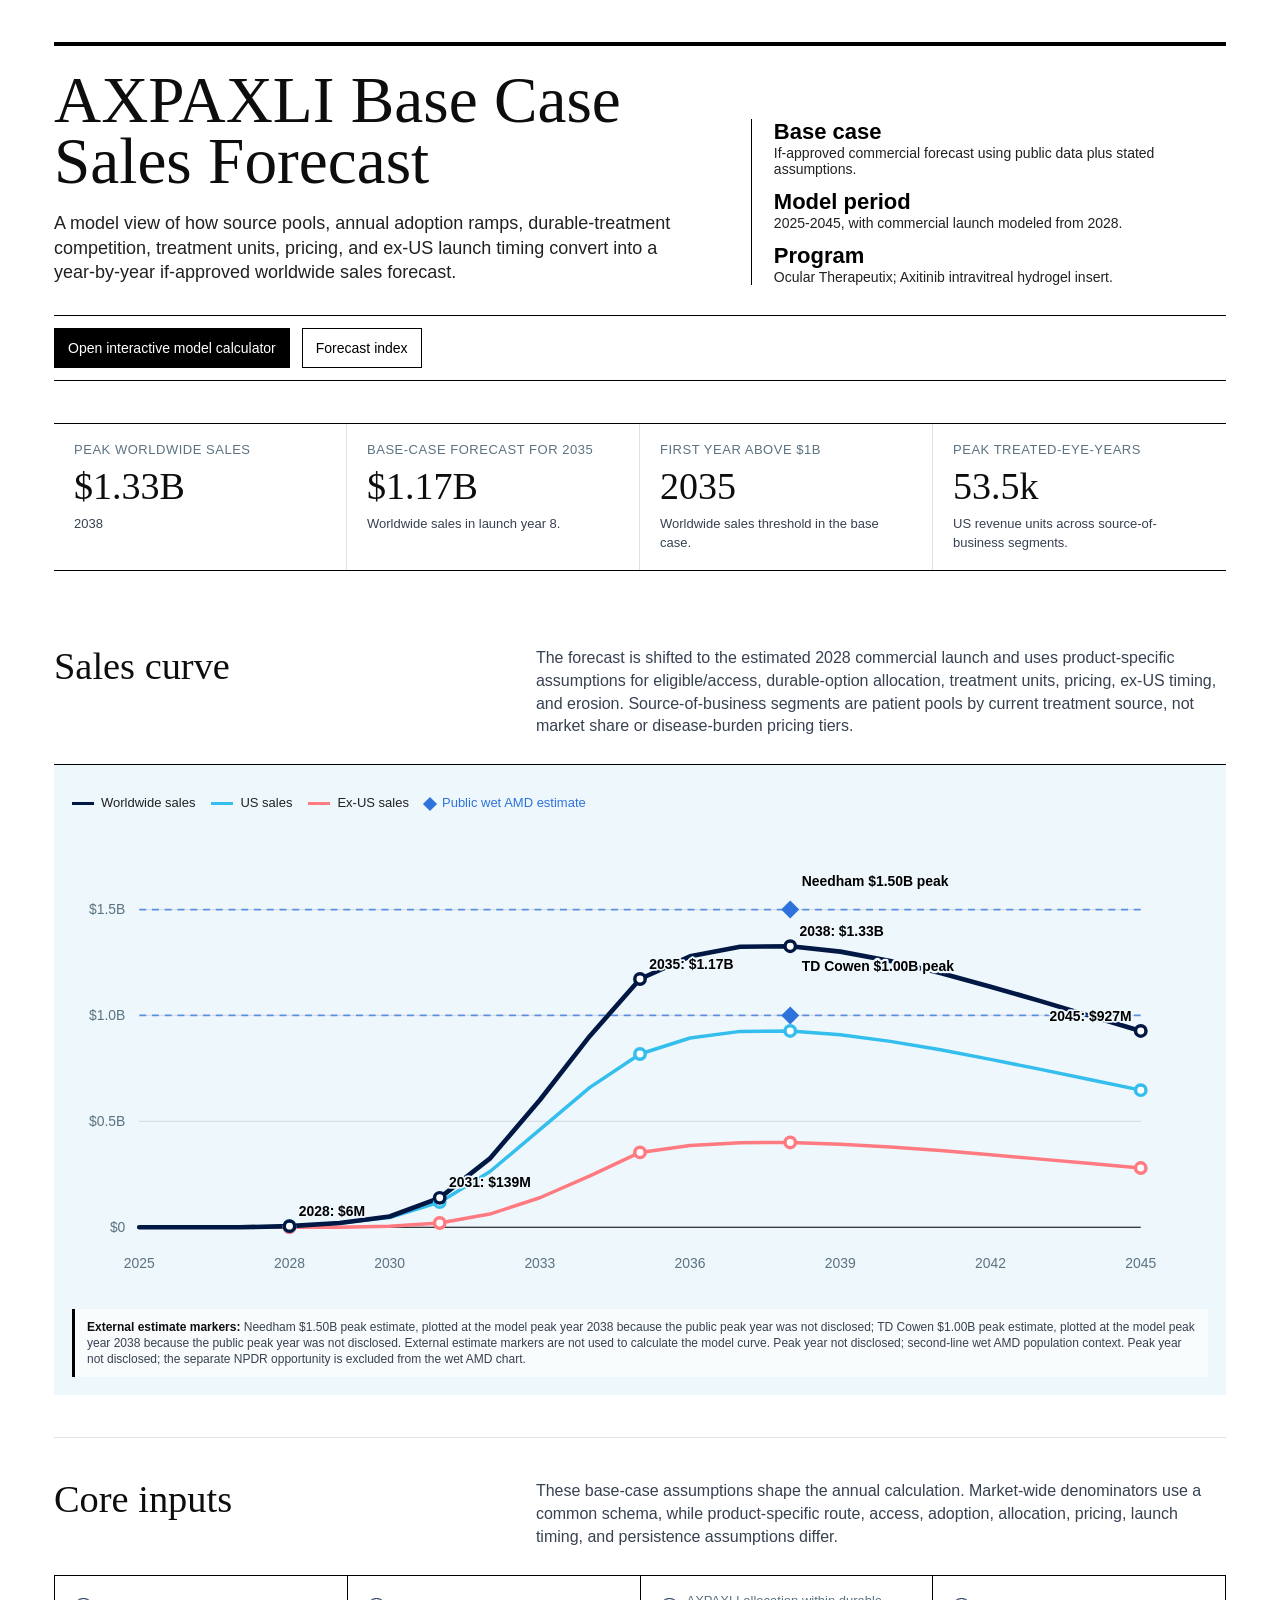
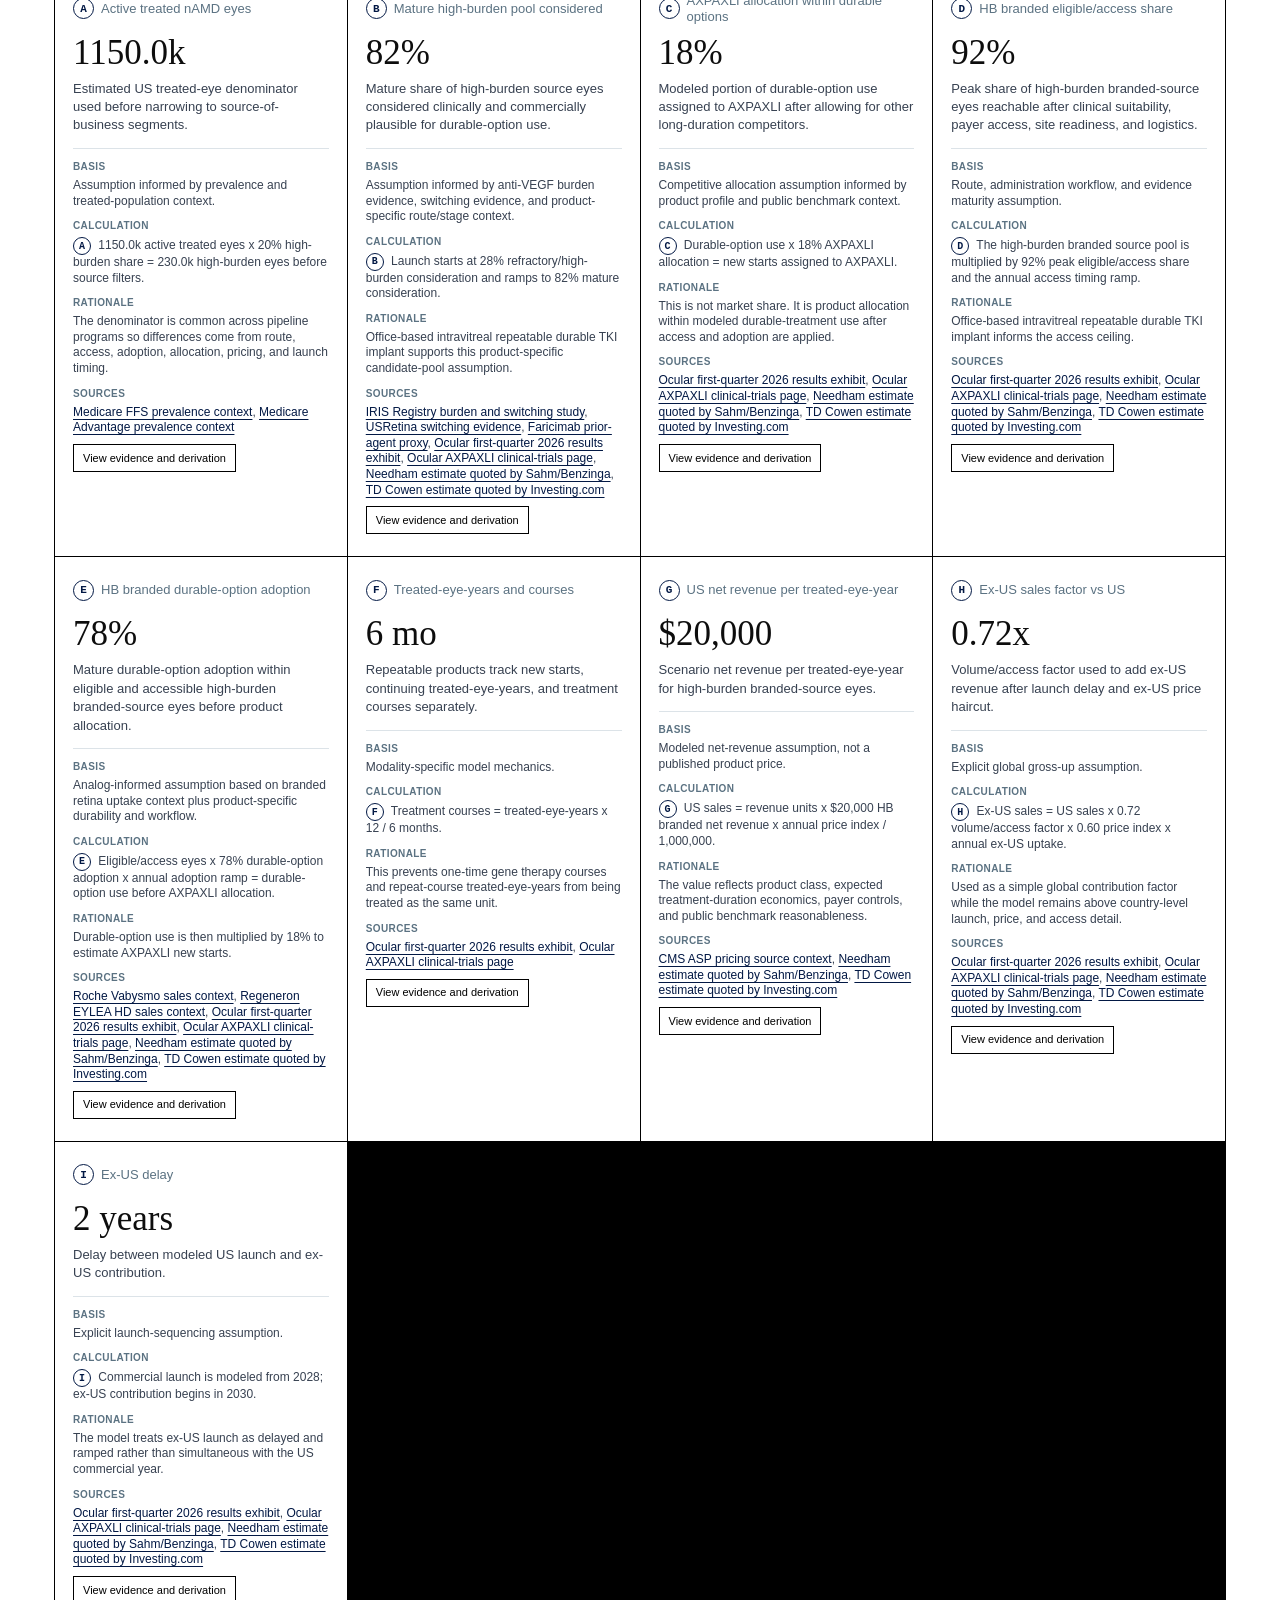
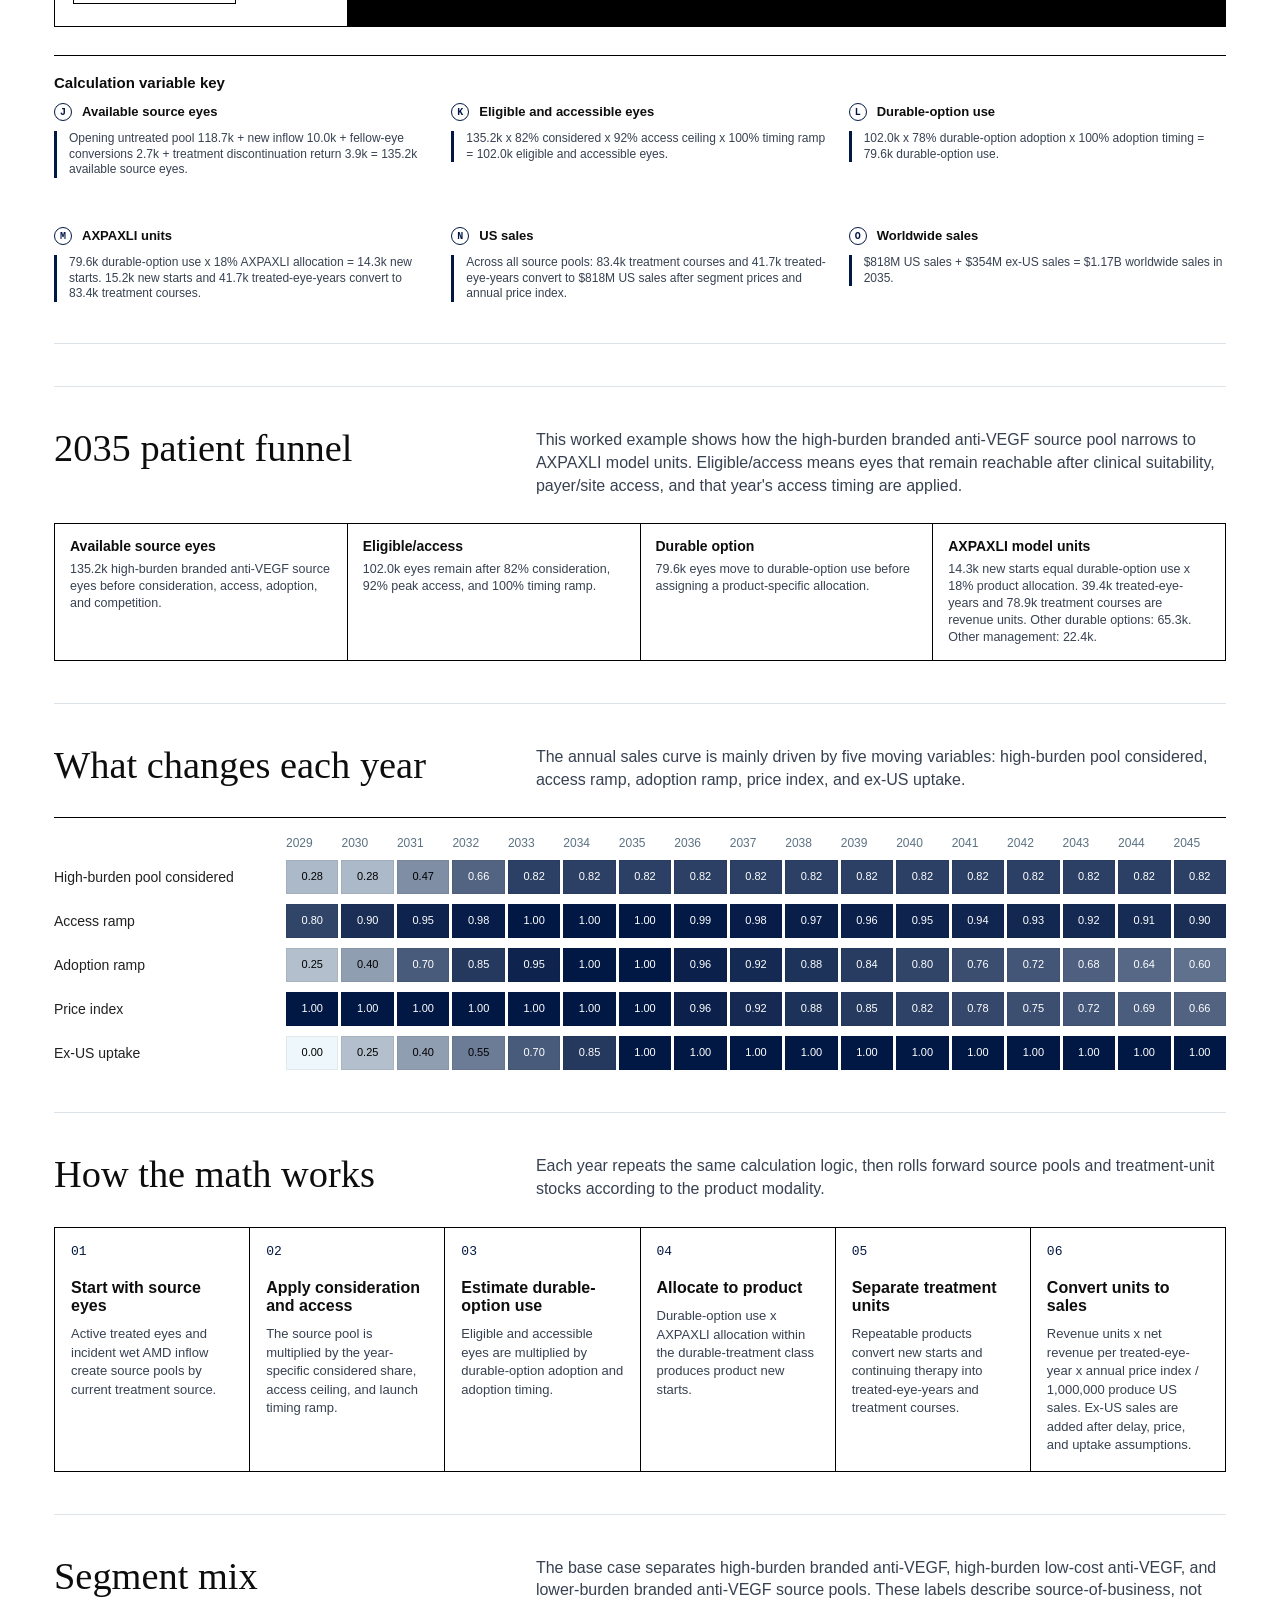
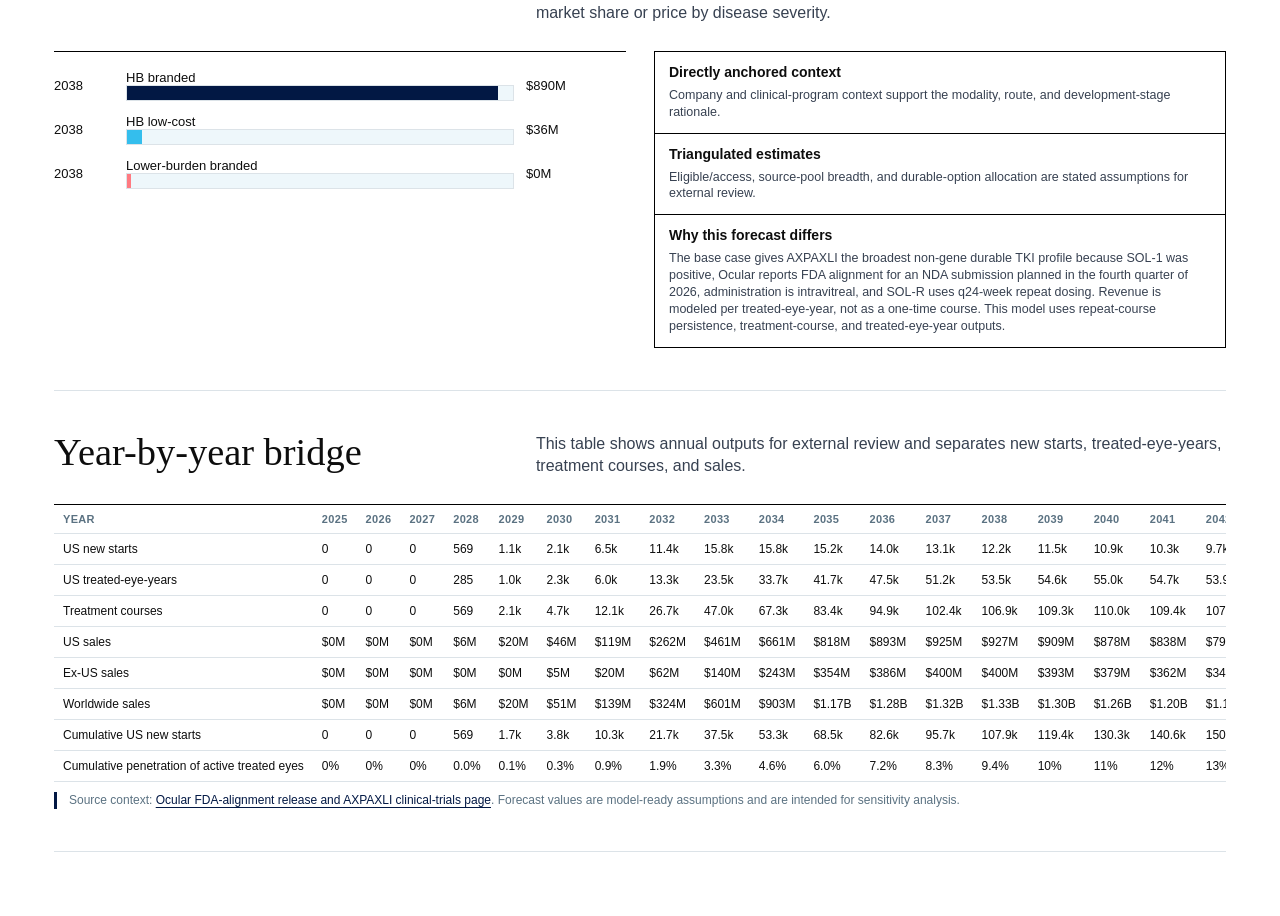
==== commit a8108fa0: "Implement wet AMD six-program forecast framework" ====
--- a/axpaxli_base_case_sales_forecast_infographic.html
+++ b/axpaxli_base_case_sales_forecast_infographic.html
@@ -1 +1 @@
-<!doctype html><html lang="en"><head><meta charset="utf-8"><meta name="viewport" content="width=device-width, initial-scale=1"><link rel="stylesheet" href="assets/wet_amd_pipeline_forecast.css?v=source-captures"><title>AXPAXLI Base Case Sales Forecast Infographic</title></head><body><script>window.PIPELINE_FORECAST_PAGE={drugId:"axpaxli",pageType:"infographic"};</script><script src="assets/wet_amd_pipeline_forecast_model.js"></script></body></html>
+<!doctype html><html lang="en"><head><meta charset="utf-8"><meta name="viewport" content="width=device-width, initial-scale=1"><link rel="stylesheet" href="assets/wet_amd_pipeline_forecast.css?v=six-program-framework"><title>AXPAXLI Base Case Sales Forecast Infographic</title></head><body><script>window.PIPELINE_FORECAST_PAGE={drugId:"axpaxli",pageType:"infographic"};</script><script src="assets/wet_amd_forecast_engine.js?v=six-program-framework"></script><script src="assets/wet_amd_pipeline_forecast_model.js?v=six-program-framework"></script></body></html>
--- a/assets/wet_amd_pipeline_forecast.css
+++ b/assets/wet_amd_pipeline_forecast.css
@@ -57,10 +57,63 @@
 .world-dot { fill: var(--white); stroke: var(--blue); stroke-width: 3; }
 .us-dot { fill: var(--white); stroke: var(--teal); stroke-width: 3; }
 .exus-dot { fill: var(--white); stroke: var(--gray); stroke-width: 3; }
+.estimate-guide {
+  stroke-width: 1.5;
+  stroke-dasharray: 6 5;
+  opacity: .72;
+}
+.estimate-dot {
+  fill: var(--white);
+  stroke-width: 2.5;
+}
+.estimate-label {
+  font: 12px "GS Sans", Helvetica, Arial, sans-serif;
+  font-weight: 700;
+  paint-order: stroke;
+  stroke: var(--wash);
+  stroke-width: 4px;
+  stroke-linejoin: round;
+}
+.estimate-guide.estimate-wet,
+.estimate-dot.estimate-wet { stroke: #2e72dc; }
+.estimate-guide.estimate-adjusted,
+.estimate-dot.estimate-adjusted { stroke: #159788; }
+.estimate-guide.estimate-multi,
+.estimate-dot.estimate-multi { stroke: #c2170a; }
+.estimate-label.estimate-wet { fill: #2e72dc; }
+.estimate-label.estimate-adjusted { fill: #159788; }
+.estimate-label.estimate-multi { fill: #c2170a; }
+.estimate-dot.estimate-wet { fill: #2e72dc; }
+.estimate-dot.estimate-adjusted { fill: #159788; }
+.estimate-dot.estimate-multi { fill: #c2170a; }
 .legend { display: flex; flex-wrap: wrap; gap: 16px; margin-top: 12px; color: #212121; font-size: 13px; }
 .legend span::before { content: ""; display: inline-block; width: 22px; height: 3px; margin-right: 7px; vertical-align: middle; background: var(--blue); }
 .legend .us::before { background: var(--teal); }
 .legend .exus::before { background: var(--gray); }
+.legend .estimate-wet::before,
+.legend .estimate-adjusted::before,
+.legend .estimate-multi::before {
+  width: 10px;
+  height: 10px;
+  border-radius: 0;
+  transform: rotate(45deg);
+}
+.legend .estimate-wet::before { background: #2e72dc; }
+.legend .estimate-adjusted::before { background: #159788; }
+.legend .estimate-multi::before { background: #c2170a; }
+.legend .estimate-wet { color: #2e72dc; }
+.legend .estimate-adjusted { color: #159788; }
+.legend .estimate-multi { color: #c2170a; }
+.chart-note {
+  margin-top: 12px;
+  padding: 10px 12px;
+  border-left: 3px solid var(--black);
+  background: rgba(255,255,255,.62);
+  color: #374151;
+  font-size: 12px;
+  line-height: 1.35;
+}
+.chart-note strong { color: var(--ink); }
 .app-grid { display: grid; grid-template-columns: minmax(360px, .76fr) minmax(520px, 1fr); gap: 28px; align-items: start; }
 .panel { border-top: 1px solid var(--black); padding-top: 16px; }
 .control-grid { display: grid; grid-template-columns: 1fr 1fr; gap: 14px; }
